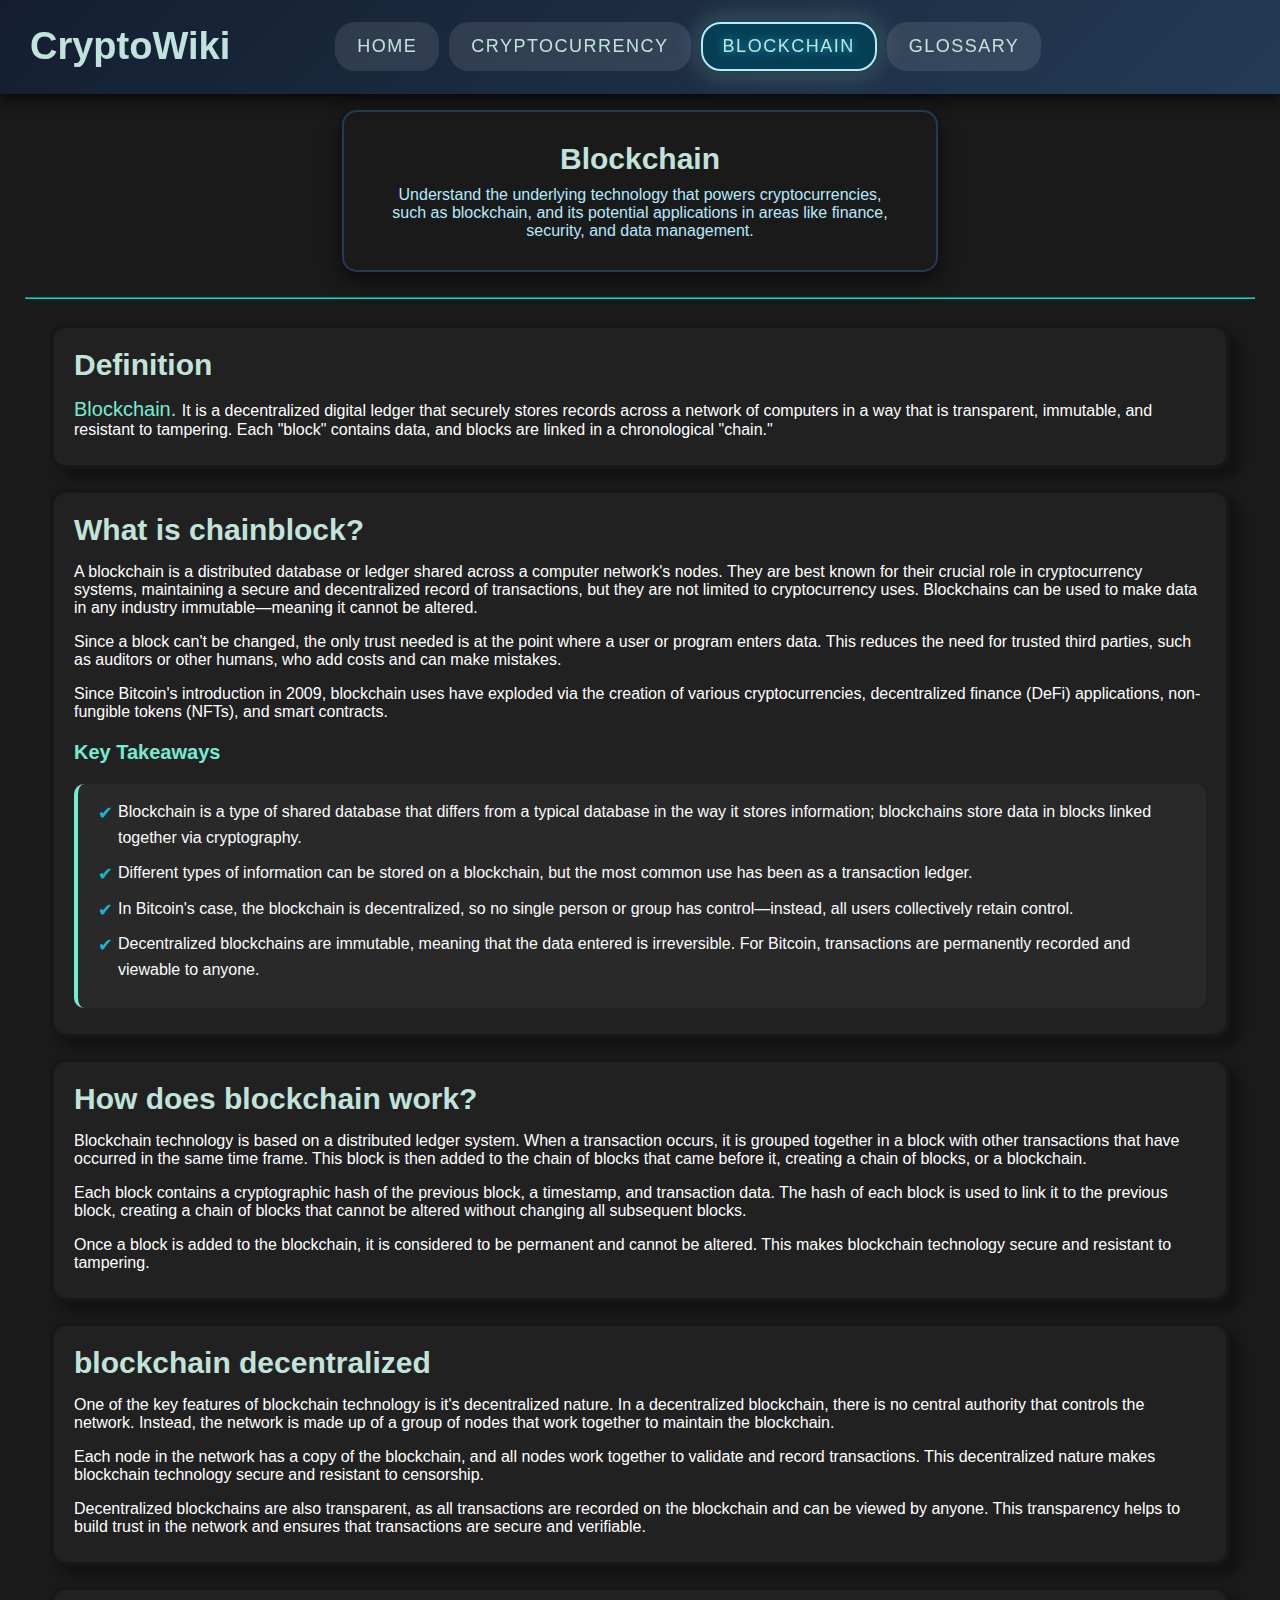
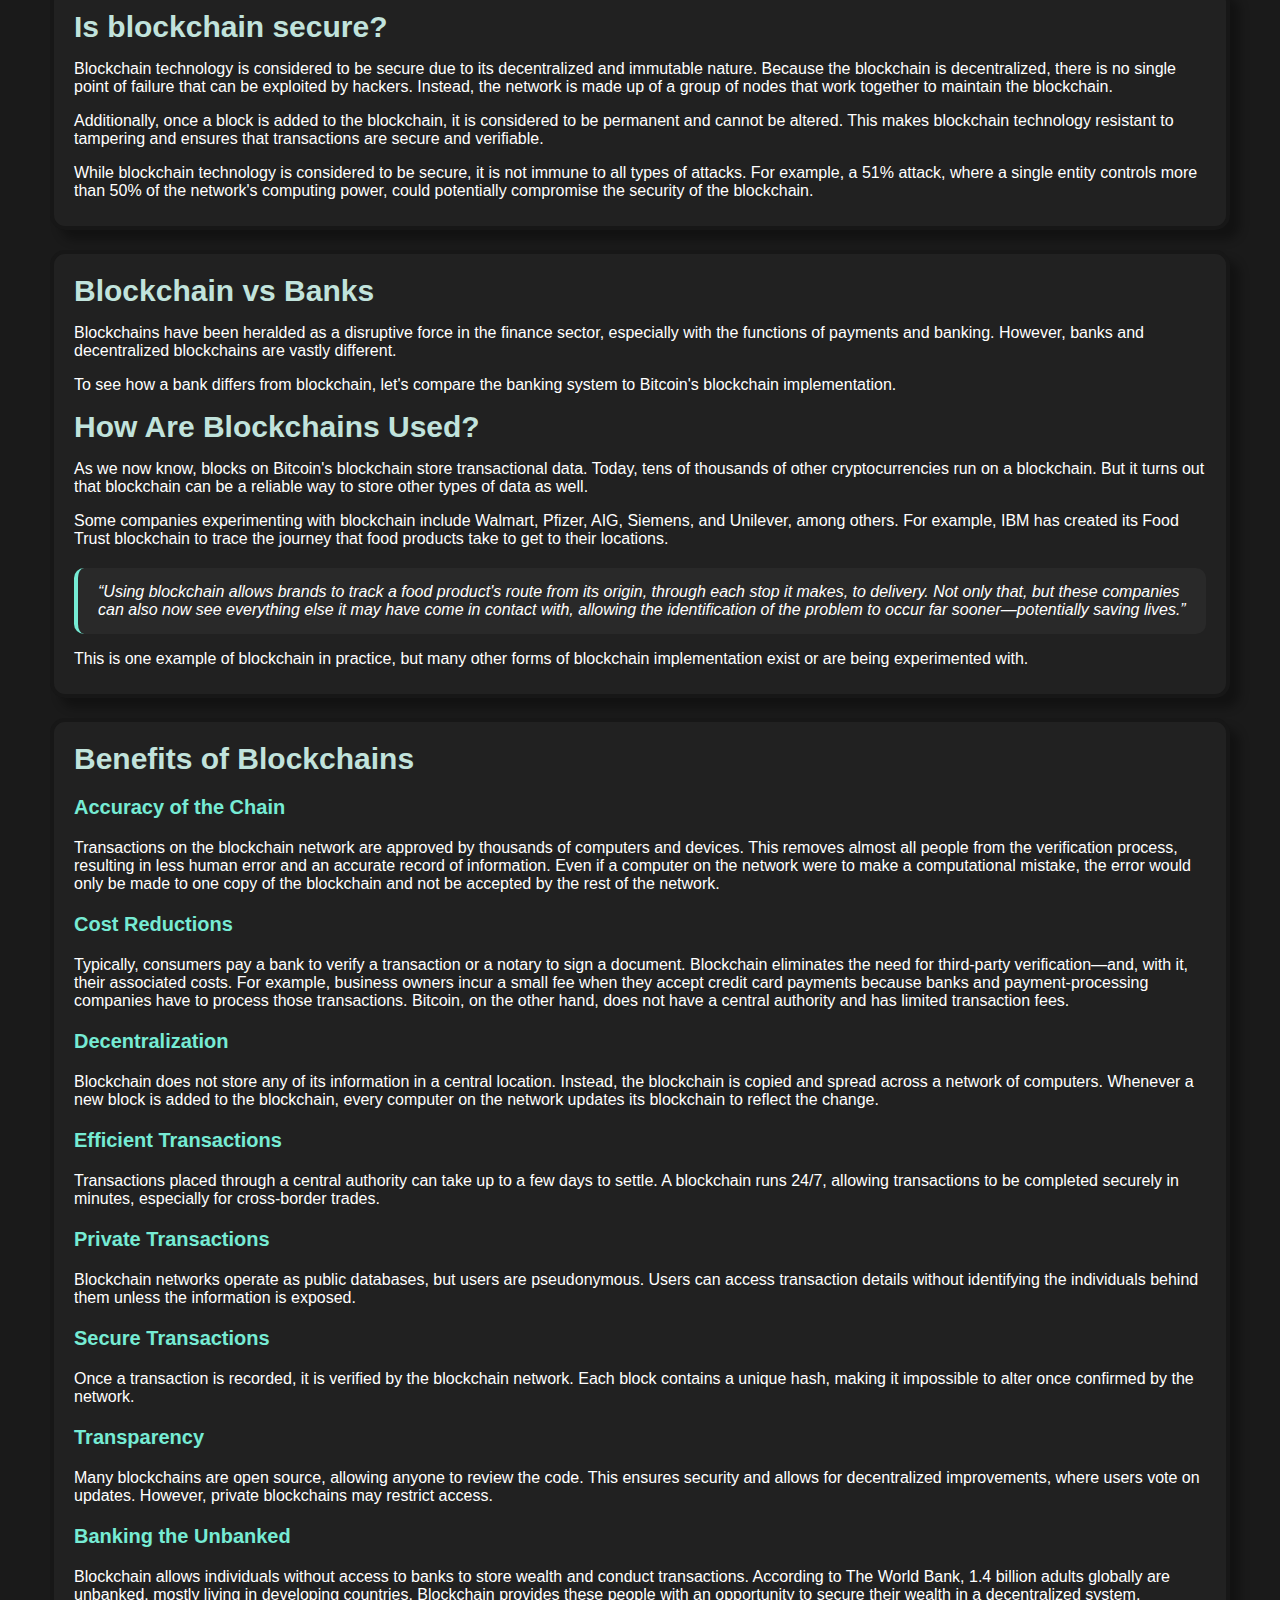
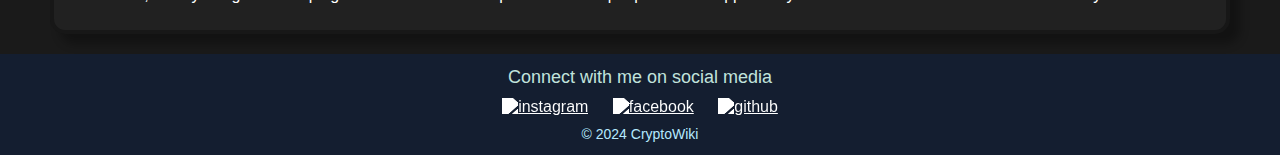
==== blockchain.html @ aa8ad085 "third site" ====
<!DOCTYPE html>
<html>
<head>
    <title>CryptoWiki</title>
    <meta charset="utf-8">
    <meta name="viewport" content="width=device-width, initial-scale=1">
    <link rel="stylesheet" type="text/css" href="style.css">
</head>
<body>
    <div class="navbar">
        <h1>CryptoWiki</h1>
        <nav>
            <a href="index.html">Home</a>
            <a href="cryptocurrency.html">Cryptocurrency</a>
            <a href="blockchain.html" class="active">Blockchain</a>
            <a href="glossary.html">Glossary</a>
        </nav>
    </div>
    <main>
        <div class="content">
            <h2>Blockchain</h2>
            <p>Understand the underlying technology that powers cryptocurrencies, such as blockchain, and its potential applications in areas like finance, security, and data management.</p>
        </div>
        <hr>
        <div class="main-section">
            <h2>Definition</h2>
            <p><span>Blockchain. </span>It is a decentralized digital ledger that securely stores records across a network of computers in a way that is transparent, immutable, and resistant to tampering. Each "block" contains data, and blocks are linked in a chronological "chain."</p>
        </div>
        <div class="main-section">
            <h2>What is chainblock?</h2>
            <p>A blockchain is a distributed database or ledger shared across a computer network's nodes. They are best known for their crucial role in cryptocurrency systems, maintaining a secure and decentralized record of transactions, but they are not limited to cryptocurrency uses. Blockchains can be used to make data in any industry immutable—meaning it cannot be altered.</p>
            <p>Since a block can't be changed, the only trust needed is at the point where a user or program enters data. This reduces the need for trusted third parties, such as auditors or other humans, who add costs and can make mistakes.</p>
            <p>Since Bitcoin's introduction in 2009, blockchain uses have exploded via the creation of various cryptocurrencies, decentralized finance (DeFi) applications, non-fungible tokens (NFTs), and smart contracts.</p>
            <h3>Key Takeaways</h3>
            <ul class="key-takeaways">
                <li>Blockchain is a type of shared database that differs from a typical database in the way it stores information; blockchains store data in blocks linked together via cryptography.</li>
                <li>Different types of information can be stored on a blockchain, but the most common use has been as a transaction ledger.</li>
                <li>In Bitcoin's case, the blockchain is decentralized, so no single person or group has control—instead, all users collectively retain control.</li>
                <li>Decentralized blockchains are immutable, meaning that the data entered is irreversible. For Bitcoin, transactions are permanently recorded and viewable to anyone.</li>
            </ul>
        </div>
        <div class="main-section">
            <h2>How does blockchain work?</h2>
            <p>Blockchain technology is based on a distributed ledger system. When a transaction occurs, it is grouped together in a block with other transactions that have occurred in the same time frame. This block is then added to the chain of blocks that came before it, creating a chain of blocks, or a blockchain.</p>
            <p>Each block contains a cryptographic hash of the previous block, a timestamp, and transaction data. The hash of each block is used to link it to the previous block, creating a chain of blocks that cannot be altered without changing all subsequent blocks.</p>
            <p>Once a block is added to the blockchain, it is considered to be permanent and cannot be altered. This makes blockchain technology secure and resistant to tampering.</p>
        </div>
        <div class="main-section">
            <h2>blockchain decentralized</h2>
            <p>One of the key features of blockchain technology is it's decentralized nature. In a decentralized blockchain, there is no central authority that controls the network. Instead, the network is made up of a group of nodes that work together to maintain the blockchain.</p>
            <p>Each node in the network has a copy of the blockchain, and all nodes work together to validate and record transactions. This decentralized nature makes blockchain technology secure and resistant to censorship.</p>
            <p>Decentralized blockchains are also transparent, as all transactions are recorded on the blockchain and can be viewed by anyone. This transparency helps to build trust in the network and ensures that transactions are secure and verifiable.</p>
        </div>
        <div class="main-section">
            <h2>Is blockchain secure?</h2>
            <p>Blockchain technology is considered to be secure due to its decentralized and immutable nature. Because the blockchain is decentralized, there is no single point of failure that can be exploited by hackers. Instead, the network is made up of a group of nodes that work together to maintain the blockchain.</p>
            <p>Additionally, once a block is added to the blockchain, it is considered to be permanent and cannot be altered. This makes blockchain technology resistant to tampering and ensures that transactions are secure and verifiable.</p>
            <p>While blockchain technology is considered to be secure, it is not immune to all types of attacks. For example, a 51% attack, where a single entity controls more than 50% of the network's computing power, could potentially compromise the security of the blockchain.</p>
        </div>
        <div class="main-section">
            <h2>Blockchain vs Banks</h2>
            <p>Blockchains have been heralded as a disruptive force in the finance sector, especially with the functions of payments and banking. However, banks and decentralized blockchains are vastly different.</p>
            <p>To see how a bank differs from blockchain, let's compare the banking system to Bitcoin's blockchain implementation.</p>
            <h2>How Are Blockchains Used?</h2>
            <p>As we now know, blocks on Bitcoin's blockchain store transactional data. Today, tens of thousands of other cryptocurrencies run on a blockchain. But it turns out that blockchain can be a reliable way to store other types of data as well.</p>
            <p>Some companies experimenting with blockchain include Walmart, Pfizer, AIG, Siemens, and Unilever, among others. For example, IBM has created its Food Trust blockchain to trace the journey that food products take to get to their locations.</p>
            <div class="quote">
                <q>Using blockchain allows brands to track a food product's route from its origin, through each stop it makes, to delivery. Not only that, but these companies can also now see everything else it may have come in contact with, allowing the identification of the problem to occur far sooner—potentially saving lives.</q>
            </div>
            <p>This is one example of blockchain in practice, but many other forms of blockchain implementation exist or are being experimented with.</p>
        </div>
        <div class="main-section">
            <h2>Benefits of Blockchains</h2>
            <h3>Accuracy of the Chain</h3>
            <p>Transactions on the blockchain network are approved by thousands of computers and devices. This removes almost all people from the verification process, resulting in less human error and an accurate record of information. Even if a computer on the network were to make a computational mistake, the error would only be made to one copy of the blockchain and not be accepted by the rest of the network.</p>
            <h3>Cost Reductions</h3>
            <p>Typically, consumers pay a bank to verify a transaction or a notary to sign a document. Blockchain eliminates the need for third-party verification—and, with it, their associated costs. For example, business owners incur a small fee when they accept credit card payments because banks and payment-processing companies have to process those transactions. Bitcoin, on the other hand, does not have a central authority and has limited transaction fees.</p>
            <h3>Decentralization</h3>
            <p>Blockchain does not store any of its information in a central location. Instead, the blockchain is copied and spread across a network of computers. Whenever a new block is added to the blockchain, every computer on the network updates its blockchain to reflect the change.</p>
            <h3>Efficient Transactions</h3>
            <p>Transactions placed through a central authority can take up to a few days to settle. A blockchain runs 24/7, allowing transactions to be completed securely in minutes, especially for cross-border trades.</p>
            <h3>Private Transactions</h3>
            <p>Blockchain networks operate as public databases, but users are pseudonymous. Users can access transaction details without identifying the individuals behind them unless the information is exposed.</p>
            <h3>Secure Transactions</h3>
            <p>Once a transaction is recorded, it is verified by the blockchain network. Each block contains a unique hash, making it impossible to alter once confirmed by the network.</p>
            <h3>Transparency</h3>
            <p>Many blockchains are open source, allowing anyone to review the code. This ensures security and allows for decentralized improvements, where users vote on updates. However, private blockchains may restrict access.</p>
            <h3>Banking the Unbanked</h3>
            <p>Blockchain allows individuals without access to banks to store wealth and conduct transactions. According to The World Bank, 1.4 billion adults globally are unbanked, mostly living in developing countries. Blockchain provides these people with an opportunity to secure their wealth in a decentralized system.</p>
        </div>
    </main>
    <footer>
        <div class="footer-content">
            <p>Connect with me on social media</p>
            <div class="social-media-icons">
                <a href="https://www.instagram.com/arnas.silaikis?utmsource=gr&igsh=bW16Z29rajFINHVx" target="_blank"><img src="https://www.iconpacks.net/icons/2/free-icon-black-instagram-logo-3497.png" alt="instagram"></a>
                <a href="https://www.facebook.com/profile.php?id=100007990363206" target="_blank"><img src="https://www.iconpacks.net/icons/2/free-icon-facebook-5222.png" alt="facebook"></a>
                <a href="https://github.com/Krybas" target="_blank"><img src="https://www.iconpacks.net/icons/3/free-github-logo-icon-6532.png" alt="github"></a>
            </div>
            <p>&copy; 2024 CryptoWiki</p>
        </div>
    </footer>
</body>
</html>
---- style.css ----
body {
    font-family: 'Roboto', sans-serif;
    background-color: #1a1a1a;
    color: white;
    padding-top: 90px;
    margin: 0;
    scroll-behavior: smooth;
}
main {
    z-index: 0;
}
.navbar {
    display: flex;
    flex-wrap: wrap;
    align-items: center;
    position: fixed;
    top: 0;
    background: linear-gradient(135deg, #141e30, #243b55);
    box-shadow: 0px 4px 15px rgba(0, 0, 0, 0.8);
    width: 100%;
    z-index: 1;  
}

.navbar h1 {
    font-size: 38px;
    font-weight: bold;
    color: #c1e3dc;
    margin-right: 100px;
    padding-left: 30px;
}

nav {
    display: flex;
    flex-wrap: wrap;
    justify-content: flex-start;
}

nav a, .alphabet a {
    text-transform: uppercase;
    padding: 12px 20px;
    font-size: 18px;
    letter-spacing: 1.5px;
    color: #c1e3dc;
    text-decoration: none;
    transition: 0.3s;
    border: 2px solid transparent;
    border-radius: 20px;
    margin: 5px;
    background-color: rgba(255, 255, 255, 0.1);
}

nav a:hover, a.active, .alphabet a:hover {
    color: #c1e3dc;
    background: #063e53;
    border: 2px solid #b4e9fe;
    text-shadow: 0 0 10px #14b8d5;
    box-shadow: 0px 0px 15px #0f2e28, 0px 0px 25px rgba(176, 216, 223, 0.5);
    cursor: pointer;
}

.content {
    background-color: #1a1a1a;
    border: 2px solid #243b55;
    padding: 20px 40px;
    border-radius: 15px;
    box-shadow: 0 8px 20px rgba(0, 0, 0, 0.6);
    margin: 20px 0;
    max-width: fit-content;
    margin-inline: auto;
    text-align: center;
    width: 40%;
    justify-content: center;
}

.card-container {
    display: flex;
    flex-wrap: wrap;
    justify-content: center;
    gap: 50px;
    margin-top: 20px;
}

.card {
    background-color: #242f3e;
    border-radius: 10px;
    box-shadow: 0 5px 18px rgba(0, 0, 0, 0.3);
    padding: 5px 15px;
    width: 300px;
    text-align: center;
    transition: 0.3s;
}
.card img {
    width: 100%;
}

.card h3 {
    color: #c1e3dc;
    font-size: 24px;
}

.card p, .content p {
    color: #b4e9fe;
    margin: 10px 0;
}

.card a {
    display: inline-block;
    margin: 10px 15px;
    padding: 10px 20px;
    background-color: #1d8da1;
    color: white;
    text-transform: uppercase;
    text-decoration: none;
    border-radius: 5px;
    transition: 0.3s;
}

.card a:hover {
    background-color: #066072;
}

.card:hover {
    transform: translateY(-10px);
    box-shadow: 0 10px 15px rgba(0, 0, 0, 0.4);
}

hr {
    border-color: rgb(8, 218, 200);
    border-width: 1px;
    margin: 25px;
}
footer {
    background-color: #141e30;
    padding: 10px 0;
    bottom: 0;
    text-align: center;
    color: #c1e3dc;
}

.footer-content {
    max-width: 800px;
    margin: 0 auto;
}

footer p {
    margin: 3px 0;
    font-size: 18px;
}

.social-media-icons {
    margin: 10px 0;
}

.social-media-icons a {
    display: inline-block;
    margin: 0 10px;
    transition: 0.3s ease;
}

.social-media-icons img {
    width: 35px;
    filter: brightness(0) invert(1);
}

.social-media-icons a:hover img {
    transform: scale(1.3);
}

footer p:last-child {
    font-size: 14px;
    color: #b4e9fe;
}

.alphabet {
    display: flex;
    flex-wrap: wrap;
    justify-content: center;
    margin: 0 auto;
    gap: 10px;
    width: 65%;
}

.alphabet a {
    background-color: #1d8da1 !important;
    transition: ease 1s;
}

.main-section {
    background-color: #212121;
    border: 2px solid #171717;
    border-width: 4px;
    border-radius: 15px;
    padding: 10px 20px;
    margin: 20px 50px;
    scroll-margin-top: 110px;
    box-shadow: 10px 10px 10px rgba(0, 0, 0, 0.3);
}   

.main-section h2,.content h2 {
    color: #c1e3dc;
    font-size: 30px;
    margin: 10px 0;
}

.main-section span, h3 {
    color: #76ebd4;
    font-size: 20px;
}

.key-takeaways, .quote {
    background-color: #292929;
    border-left: 4px solid #76ebd4;
    padding: 15px 20px;
    border-radius: 10px;
    margin-top: 20px;
    list-style: none;
}

.key-takeaways li {
    color: #fbfcfc;
    font-size: 16px;
    line-height: 1.6;
    margin-bottom: 10px;
    position: relative;
    padding-left: 20px;
}

.key-takeaways li::before {
    content: "✔";
    color: #14b8d5;
    font-size: 18px;
    position: absolute;
    left: 0;
    top: 0;
}
.quote {
    font-style: italic !important;
}
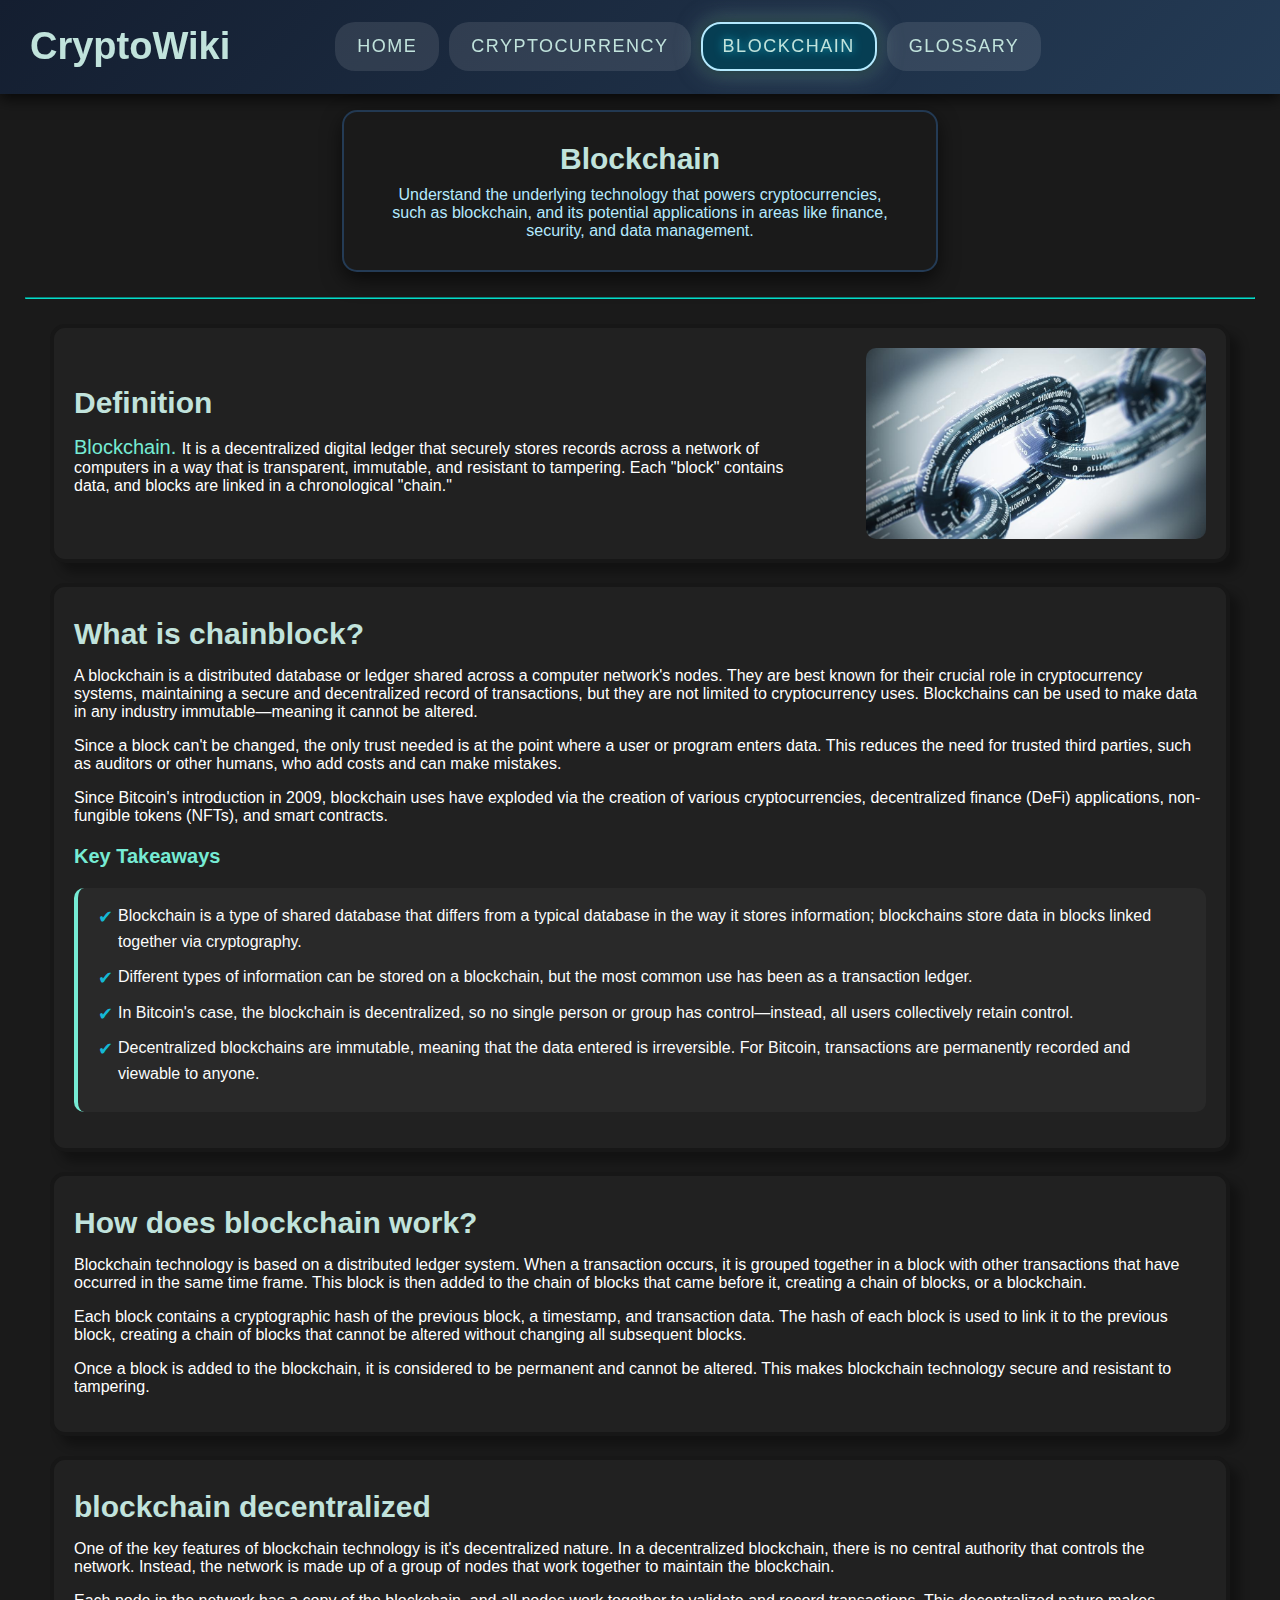
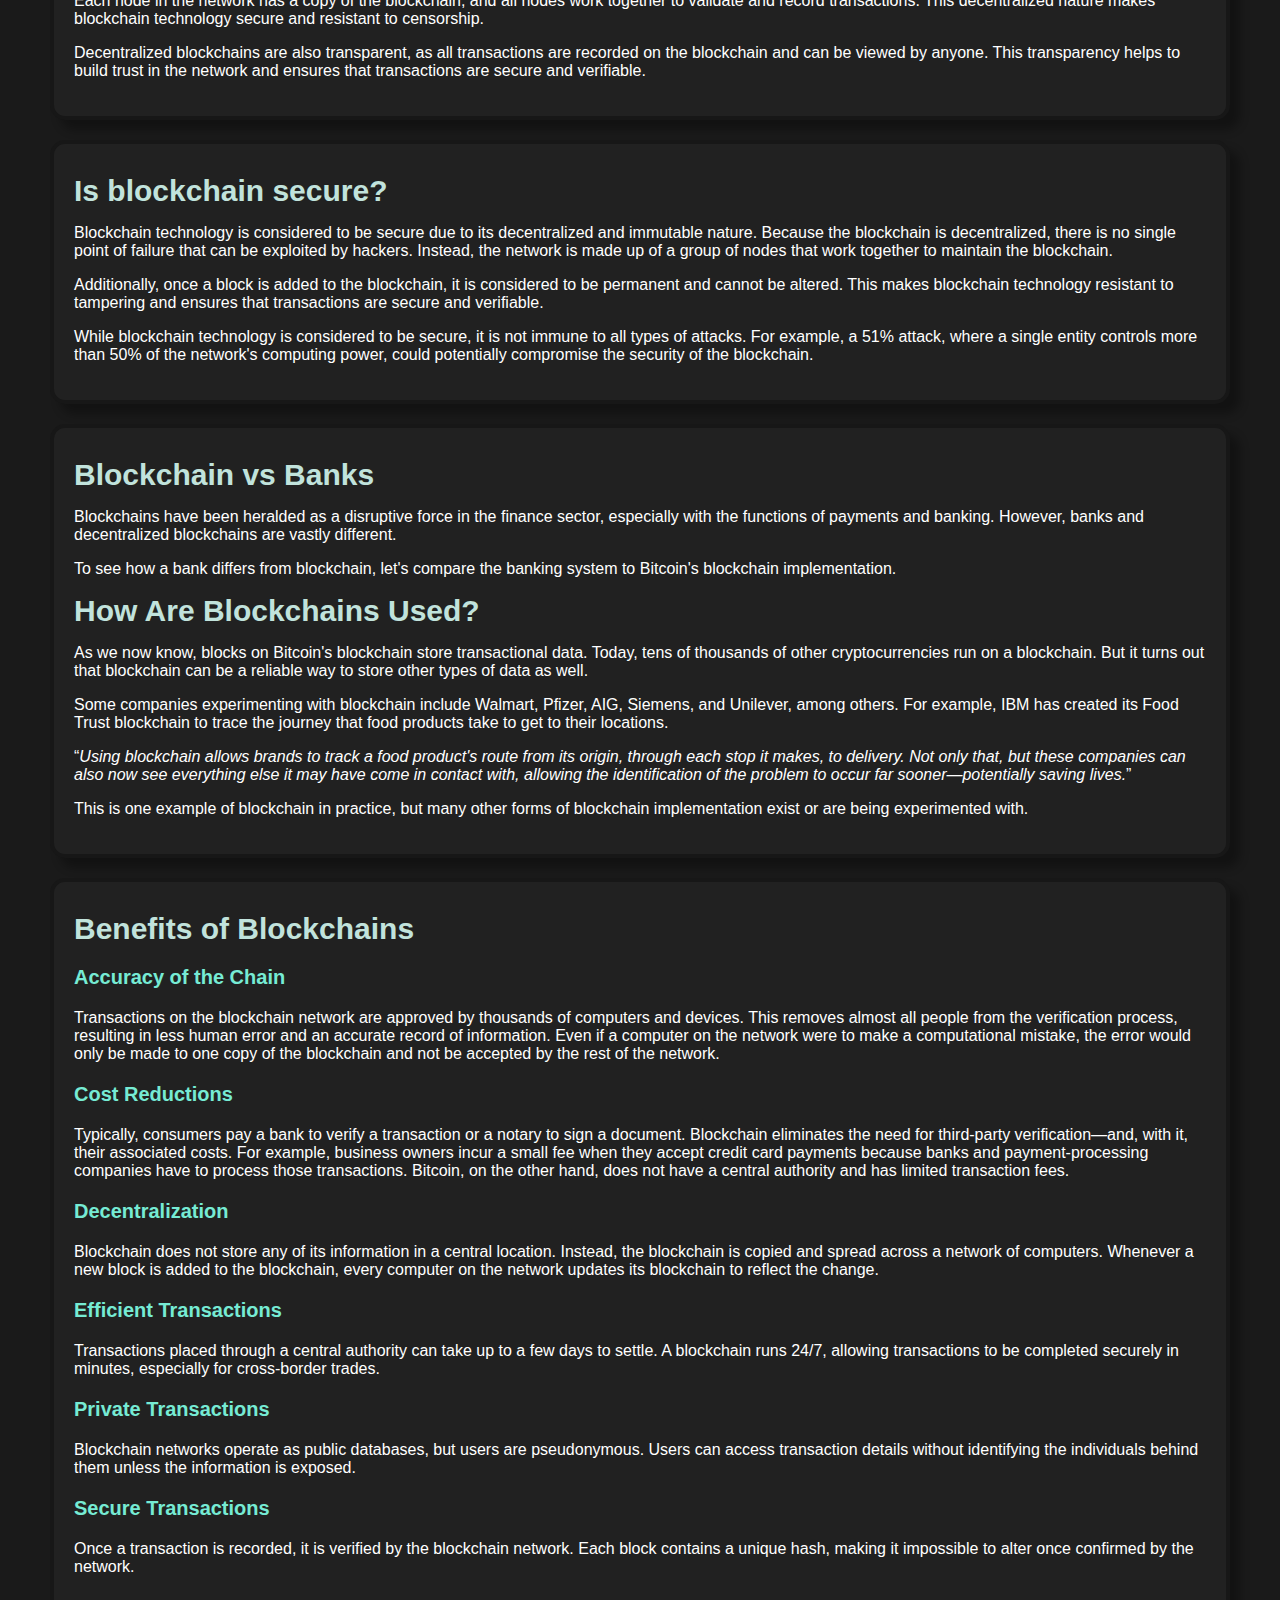
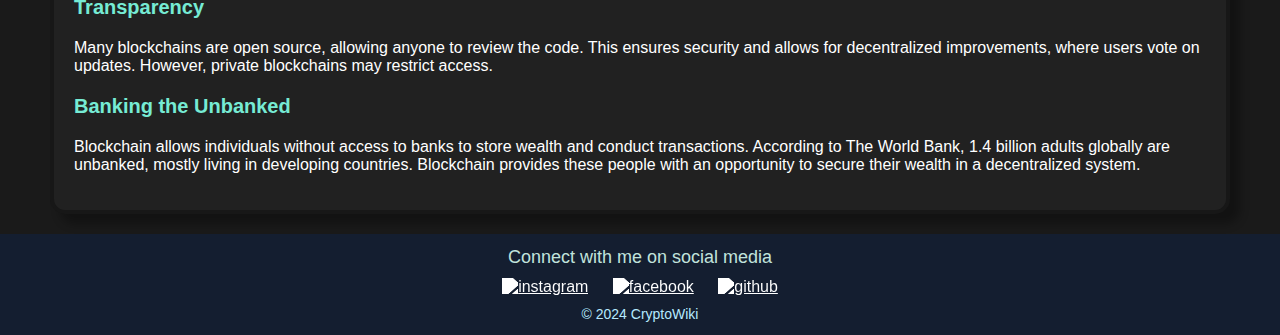
==== commit dcfa6c0e: "localized pictures and third site modifications" ====
--- a/blockchain.html
+++ b/blockchain.html
@@ -22,9 +22,15 @@
             <p>Understand the underlying technology that powers cryptocurrencies, such as blockchain, and its potential applications in areas like finance, security, and data management.</p>
         </div>
         <hr>
-        <div class="main-section">
-            <h2>Definition</h2>
-            <p><span>Blockchain. </span>It is a decentralized digital ledger that securely stores records across a network of computers in a way that is transparent, immutable, and resistant to tampering. Each "block" contains data, and blocks are linked in a chronological "chain."</p>
+        <div class="main-section split-section">
+            <div class="left-section">
+                <h2>Definition</h2>
+                <p><span>Blockchain. </span>It is a decentralized digital ledger that securely stores records across a network of computers in a way that is transparent, immutable, and resistant to tampering. Each "block" contains data, and blocks are linked in a chronological "chain."</p>
+            </div>
+            <div class="right-section">
+                <img class="pic-right" src="./Pic/block-definition.jpg" alt="blockchain-definition">
+            </div>
+            
         </div>
         <div class="main-section">
             <h2>What is chainblock?</h2>
@@ -64,9 +70,7 @@
             <h2>How Are Blockchains Used?</h2>
             <p>As we now know, blocks on Bitcoin's blockchain store transactional data. Today, tens of thousands of other cryptocurrencies run on a blockchain. But it turns out that blockchain can be a reliable way to store other types of data as well.</p>
             <p>Some companies experimenting with blockchain include Walmart, Pfizer, AIG, Siemens, and Unilever, among others. For example, IBM has created its Food Trust blockchain to trace the journey that food products take to get to their locations.</p>
-            <div class="quote">
-                <q>Using blockchain allows brands to track a food product's route from its origin, through each stop it makes, to delivery. Not only that, but these companies can also now see everything else it may have come in contact with, allowing the identification of the problem to occur far sooner—potentially saving lives.</q>
-            </div>
+            <q><i>Using blockchain allows brands to track a food product's route from its origin, through each stop it makes, to delivery. Not only that, but these companies can also now see everything else it may have come in contact with, allowing the identification of the problem to occur far sooner—potentially saving lives.</i></q>
             <p>This is one example of blockchain in practice, but many other forms of blockchain implementation exist or are being experimented with.</p>
         </div>
         <div class="main-section">
--- a/style.css
+++ b/style.css
@@ -190,11 +190,15 @@
     border: 2px solid #171717;
     border-width: 4px;
     border-radius: 15px;
-    padding: 10px 20px;
+    padding: 20px;
     margin: 20px 50px;
-    scroll-margin-top: 110px;
     box-shadow: 10px 10px 10px rgba(0, 0, 0, 0.3);
-}   
+}
+.split-section {
+    display: flex;
+    justify-content: space-between;
+    align-items: center;
+}
 
 .main-section h2,.content h2 {
     color: #c1e3dc;
@@ -233,6 +237,19 @@
     left: 0;
     top: 0;
 }
-.quote {
-    font-style: italic !important;
+.split-section .left-section {
+    width: 65%;
+    padding-right: 20px;
+}
+
+.split-section .right-section {
+    width: 30%;
+    display: flex;
+    justify-content: flex-end;
+}
+
+.pic-right {
+    border-radius: 10px;
+    max-width: 100%;
+    height: 100%;
 }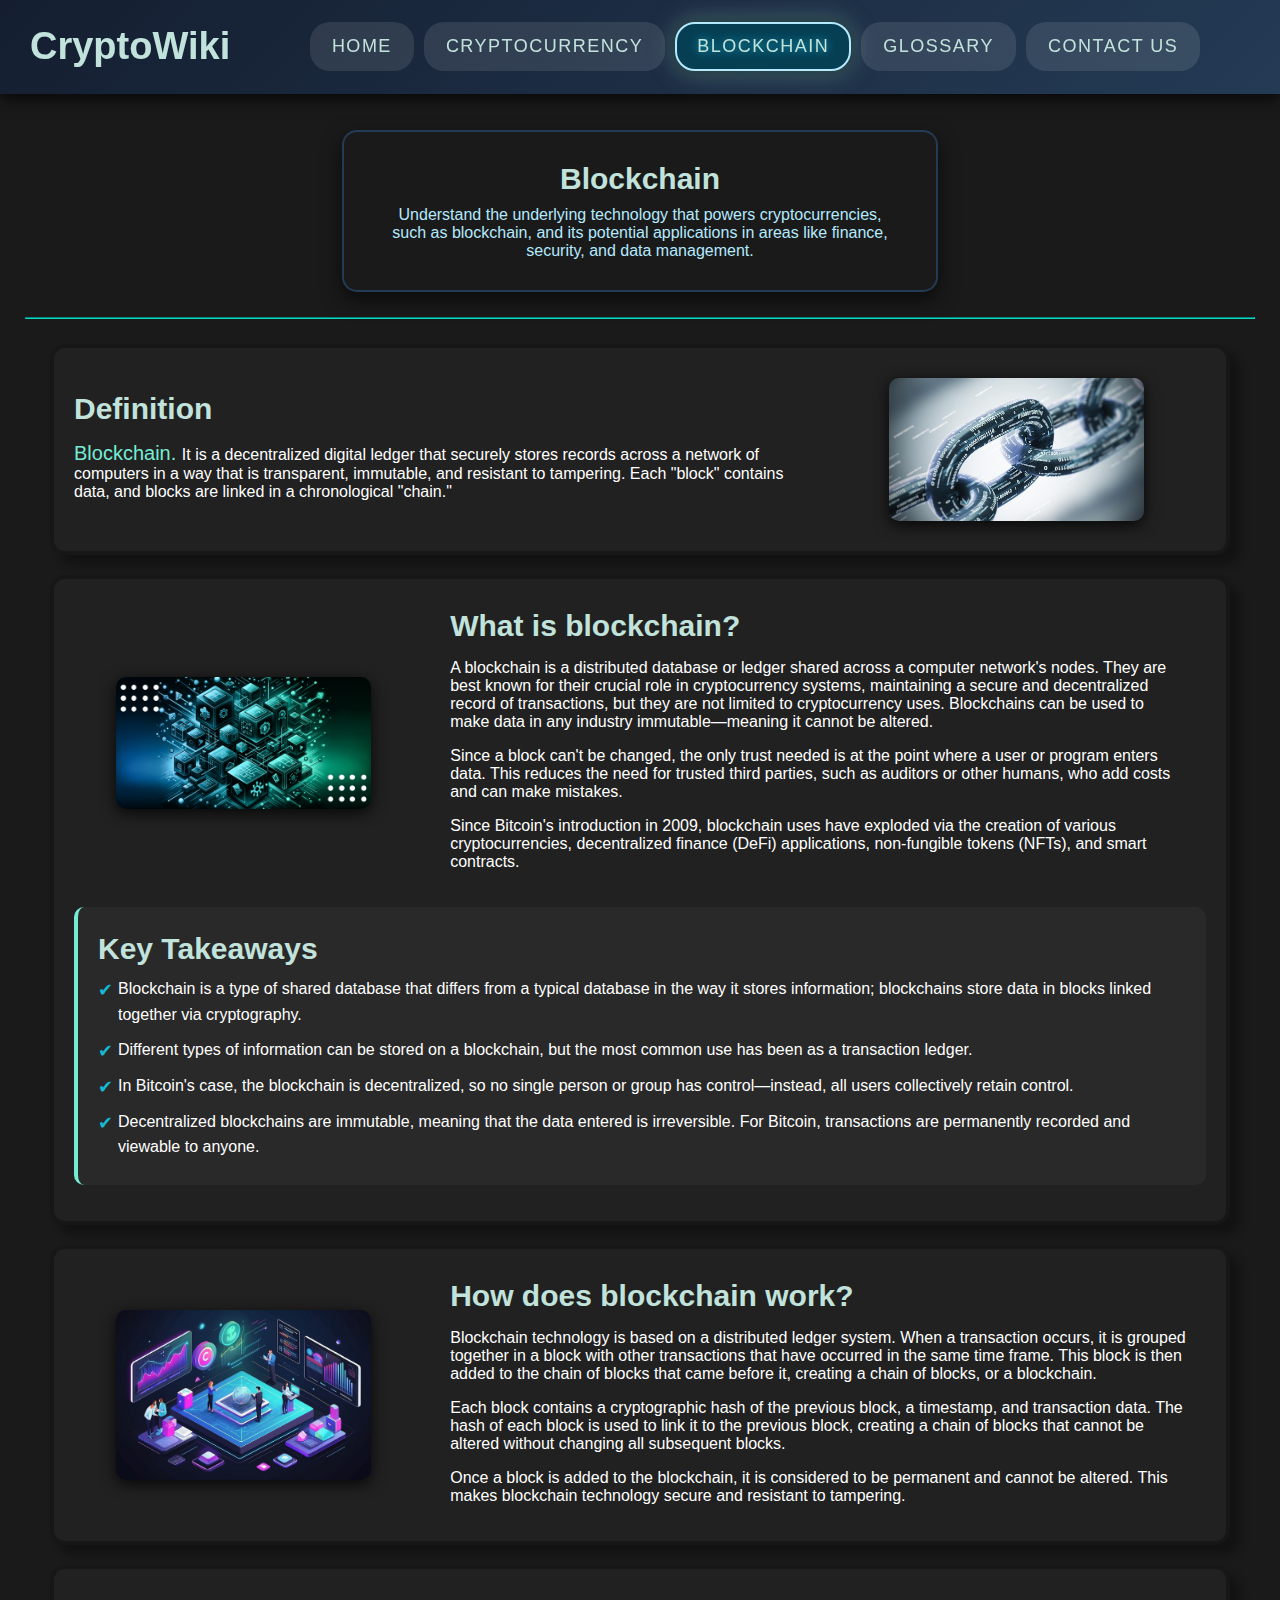
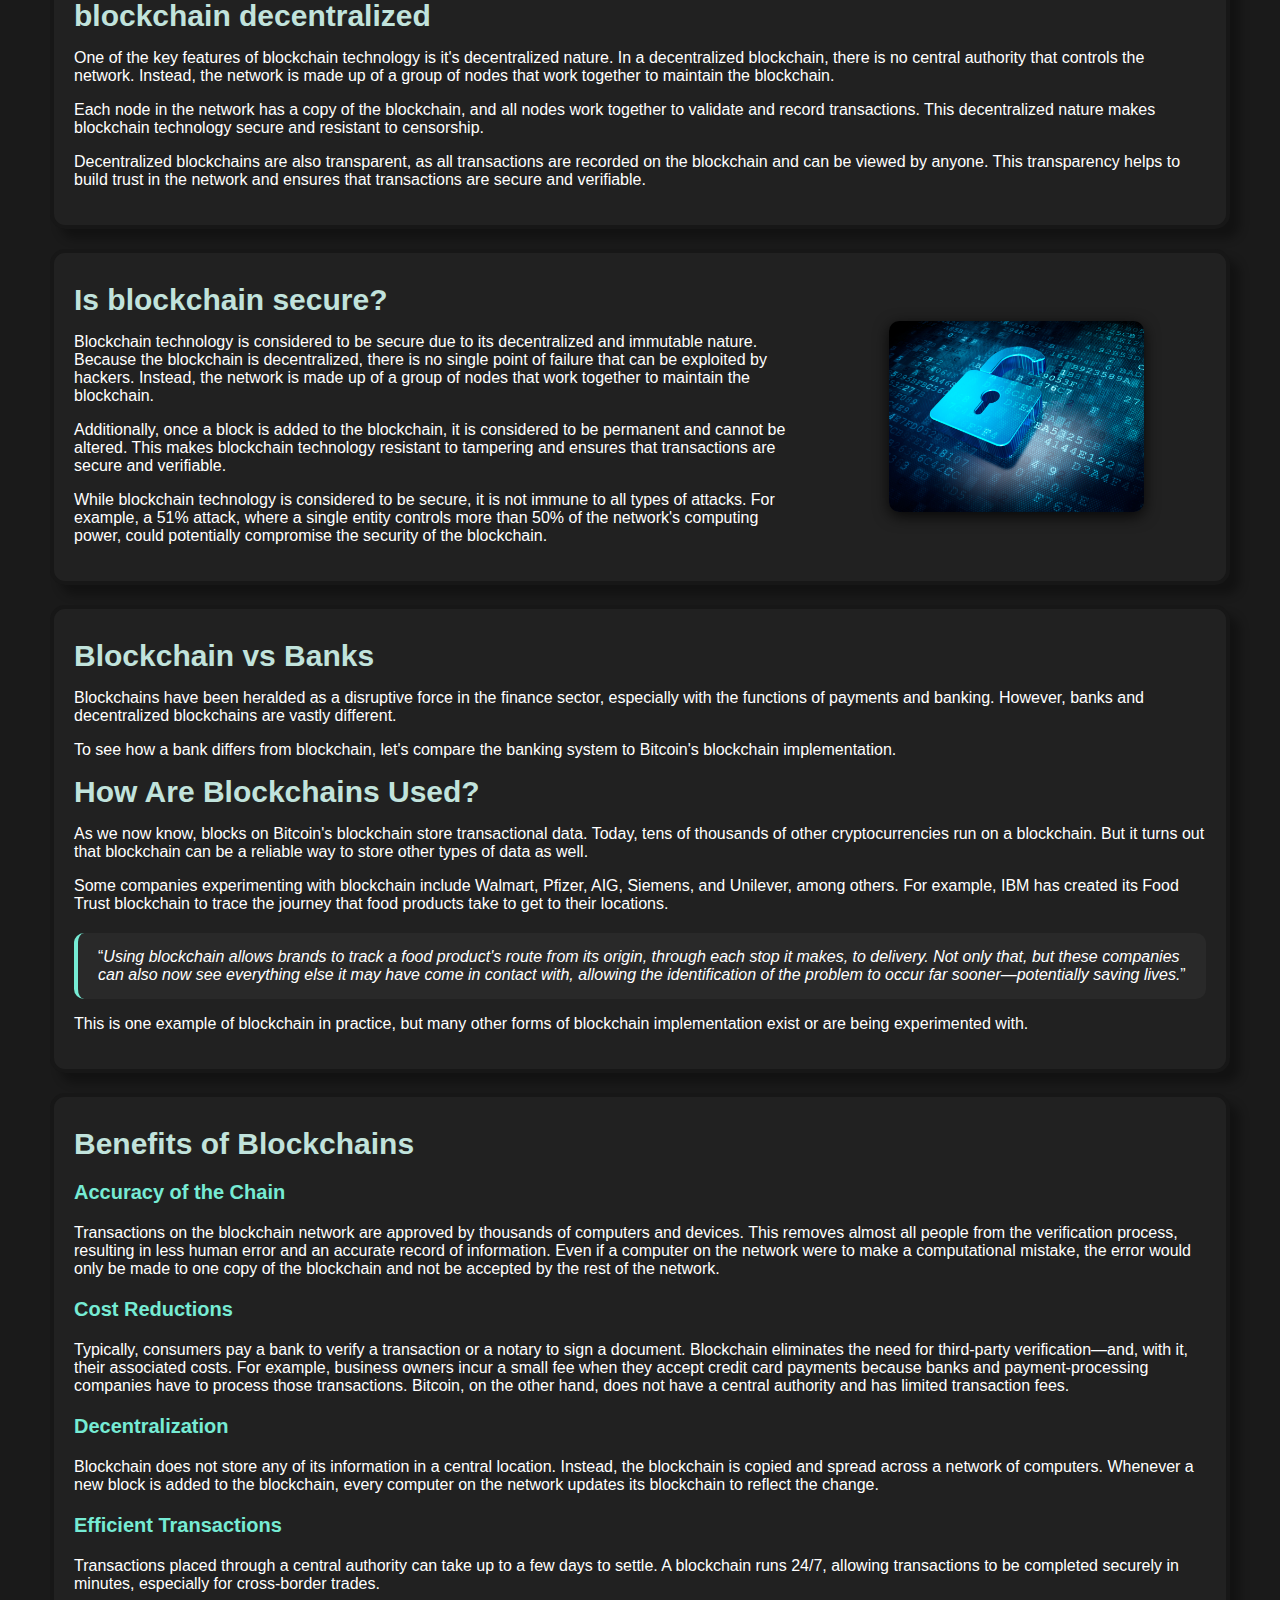
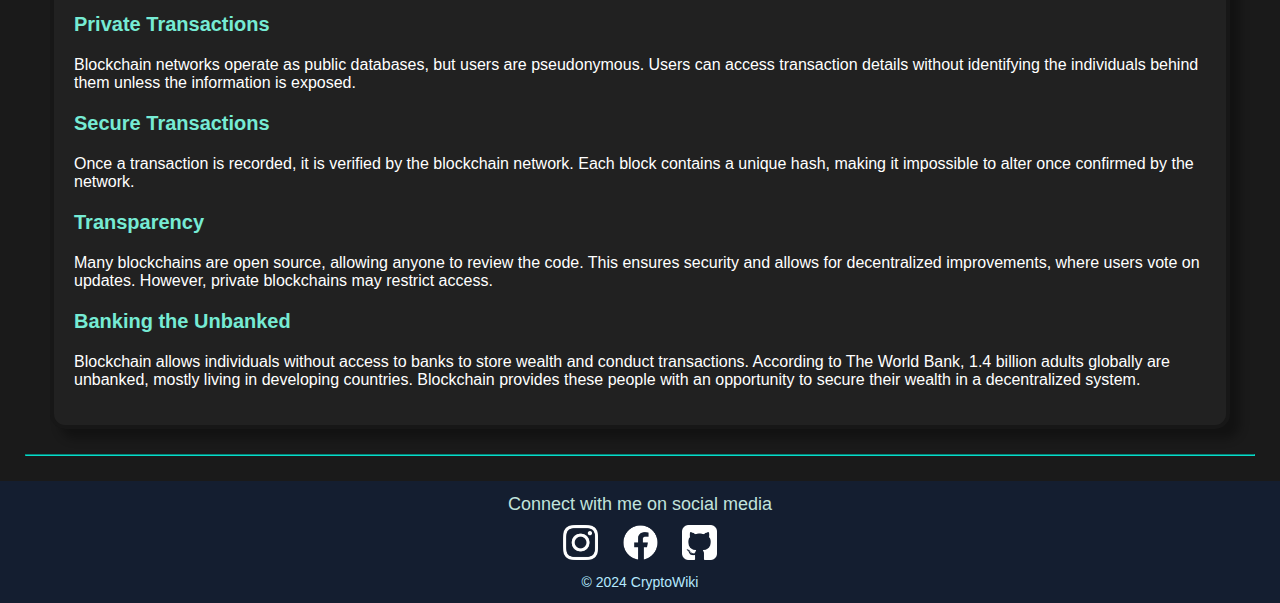
==== commit afe0a909: "created fifth site, fixed style and images are in folders" ====
--- a/blockchain.html
+++ b/blockchain.html
@@ -7,15 +7,18 @@
     <link rel="stylesheet" type="text/css" href="style.css">
 </head>
 <body>
-    <div class="navbar">
-        <h1>CryptoWiki</h1>
-        <nav>
-            <a href="index.html">Home</a>
-            <a href="cryptocurrency.html">Cryptocurrency</a>
-            <a href="blockchain.html" class="active">Blockchain</a>
-            <a href="glossary.html">Glossary</a>
-        </nav>
-    </div>
+    <header>
+        <div class="navbar">
+            <h1>CryptoWiki</h1>
+            <nav>
+                <a href="index.html">Home</a>
+                <a href="cryptocurrency.html">Cryptocurrency</a>
+                <a href="blockchain.html" class="active">Blockchain</a>
+                <a href="glossary.html">Glossary</a>
+                <a href="contact.html">Contact us</a>
+            </nav>
+        </div>
+    </header>
     <main>
         <div class="content">
             <h2>Blockchain</h2>
@@ -23,33 +26,42 @@
         </div>
         <hr>
         <div class="main-section split-section">
-            <div class="left-section">
+            <div id="bigger">
                 <h2>Definition</h2>
                 <p><span>Blockchain. </span>It is a decentralized digital ledger that securely stores records across a network of computers in a way that is transparent, immutable, and resistant to tampering. Each "block" contains data, and blocks are linked in a chronological "chain."</p>
             </div>
-            <div class="right-section">
-                <img class="pic-right" src="./Pic/block-definition.jpg" alt="blockchain-definition">
+            <div id="smaller">
+                <img class="pic" src="./Pic/blockchain/block-definition.jpg" alt="blockchain-definition">
+            </div> 
+        </div>
+        <div class="main-section split-section">
+            <div id="smaller">
+                <img class="pic" src="./Pic/blockchain/What-is-it.png" alt="What is blockchain">
             </div>
-            
-        </div>
-        <div class="main-section">
-            <h2>What is chainblock?</h2>
-            <p>A blockchain is a distributed database or ledger shared across a computer network's nodes. They are best known for their crucial role in cryptocurrency systems, maintaining a secure and decentralized record of transactions, but they are not limited to cryptocurrency uses. Blockchains can be used to make data in any industry immutable—meaning it cannot be altered.</p>
-            <p>Since a block can't be changed, the only trust needed is at the point where a user or program enters data. This reduces the need for trusted third parties, such as auditors or other humans, who add costs and can make mistakes.</p>
-            <p>Since Bitcoin's introduction in 2009, blockchain uses have exploded via the creation of various cryptocurrencies, decentralized finance (DeFi) applications, non-fungible tokens (NFTs), and smart contracts.</p>
-            <h3>Key Takeaways</h3>
+            <div id="bigger">
+                <h2>What is blockchain?</h2>
+                <p>A blockchain is a distributed database or ledger shared across a computer network's nodes. They are best known for their crucial role in cryptocurrency systems, maintaining a secure and decentralized record of transactions, but they are not limited to cryptocurrency uses. Blockchains can be used to make data in any industry immutable—meaning it cannot be altered.</p>
+                <p>Since a block can't be changed, the only trust needed is at the point where a user or program enters data. This reduces the need for trusted third parties, such as auditors or other humans, who add costs and can make mistakes.</p>
+                <p>Since Bitcoin's introduction in 2009, blockchain uses have exploded via the creation of various cryptocurrencies, decentralized finance (DeFi) applications, non-fungible tokens (NFTs), and smart contracts.</p>
+            </div>
             <ul class="key-takeaways">
+                <h2>Key Takeaways</h2>
                 <li>Blockchain is a type of shared database that differs from a typical database in the way it stores information; blockchains store data in blocks linked together via cryptography.</li>
                 <li>Different types of information can be stored on a blockchain, but the most common use has been as a transaction ledger.</li>
                 <li>In Bitcoin's case, the blockchain is decentralized, so no single person or group has control—instead, all users collectively retain control.</li>
                 <li>Decentralized blockchains are immutable, meaning that the data entered is irreversible. For Bitcoin, transactions are permanently recorded and viewable to anyone.</li>
             </ul>
         </div>
-        <div class="main-section">
-            <h2>How does blockchain work?</h2>
-            <p>Blockchain technology is based on a distributed ledger system. When a transaction occurs, it is grouped together in a block with other transactions that have occurred in the same time frame. This block is then added to the chain of blocks that came before it, creating a chain of blocks, or a blockchain.</p>
-            <p>Each block contains a cryptographic hash of the previous block, a timestamp, and transaction data. The hash of each block is used to link it to the previous block, creating a chain of blocks that cannot be altered without changing all subsequent blocks.</p>
-            <p>Once a block is added to the blockchain, it is considered to be permanent and cannot be altered. This makes blockchain technology secure and resistant to tampering.</p>
+        <div class="main-section split-section">
+            <div id="smaller">
+                <img class="pic" src="./Pic/blockchain/how-it-Works.jpg" alt="How_it_works">
+            </div>
+            <div id="bigger">
+                <h2>How does blockchain work?</h2>
+                <p>Blockchain technology is based on a distributed ledger system. When a transaction occurs, it is grouped together in a block with other transactions that have occurred in the same time frame. This block is then added to the chain of blocks that came before it, creating a chain of blocks, or a blockchain.</p>
+                <p>Each block contains a cryptographic hash of the previous block, a timestamp, and transaction data. The hash of each block is used to link it to the previous block, creating a chain of blocks that cannot be altered without changing all subsequent blocks.</p>
+                <p>Once a block is added to the blockchain, it is considered to be permanent and cannot be altered. This makes blockchain technology secure and resistant to tampering.</p>
+            </div>
         </div>
         <div class="main-section">
             <h2>blockchain decentralized</h2>
@@ -57,11 +69,16 @@
             <p>Each node in the network has a copy of the blockchain, and all nodes work together to validate and record transactions. This decentralized nature makes blockchain technology secure and resistant to censorship.</p>
             <p>Decentralized blockchains are also transparent, as all transactions are recorded on the blockchain and can be viewed by anyone. This transparency helps to build trust in the network and ensures that transactions are secure and verifiable.</p>
         </div>
-        <div class="main-section">
-            <h2>Is blockchain secure?</h2>
-            <p>Blockchain technology is considered to be secure due to its decentralized and immutable nature. Because the blockchain is decentralized, there is no single point of failure that can be exploited by hackers. Instead, the network is made up of a group of nodes that work together to maintain the blockchain.</p>
-            <p>Additionally, once a block is added to the blockchain, it is considered to be permanent and cannot be altered. This makes blockchain technology resistant to tampering and ensures that transactions are secure and verifiable.</p>
-            <p>While blockchain technology is considered to be secure, it is not immune to all types of attacks. For example, a 51% attack, where a single entity controls more than 50% of the network's computing power, could potentially compromise the security of the blockchain.</p>
+        <div class="main-section split-section">
+            <div id="bigger">
+                <h2>Is blockchain secure?</h2>
+                <p>Blockchain technology is considered to be secure due to its decentralized and immutable nature. Because the blockchain is decentralized, there is no single point of failure that can be exploited by hackers. Instead, the network is made up of a group of nodes that work together to maintain the blockchain.</p>
+                <p>Additionally, once a block is added to the blockchain, it is considered to be permanent and cannot be altered. This makes blockchain technology resistant to tampering and ensures that transactions are secure and verifiable.</p>
+                <p>While blockchain technology is considered to be secure, it is not immune to all types of attacks. For example, a 51% attack, where a single entity controls more than 50% of the network's computing power, could potentially compromise the security of the blockchain.</p>
+            </div>
+            <div id="smaller">
+                <img class="pic" src="./Pic/blockchain/cybersecurity.webp" alt="blockchain-security">
+            </div>
         </div>
         <div class="main-section">
             <h2>Blockchain vs Banks</h2>
@@ -70,7 +87,9 @@
             <h2>How Are Blockchains Used?</h2>
             <p>As we now know, blocks on Bitcoin's blockchain store transactional data. Today, tens of thousands of other cryptocurrencies run on a blockchain. But it turns out that blockchain can be a reliable way to store other types of data as well.</p>
             <p>Some companies experimenting with blockchain include Walmart, Pfizer, AIG, Siemens, and Unilever, among others. For example, IBM has created its Food Trust blockchain to trace the journey that food products take to get to their locations.</p>
-            <q><i>Using blockchain allows brands to track a food product's route from its origin, through each stop it makes, to delivery. Not only that, but these companies can also now see everything else it may have come in contact with, allowing the identification of the problem to occur far sooner—potentially saving lives.</i></q>
+            <div class="quote">
+                <q><i>Using blockchain allows brands to track a food product's route from its origin, through each stop it makes, to delivery. Not only that, but these companies can also now see everything else it may have come in contact with, allowing the identification of the problem to occur far sooner—potentially saving lives.</i></q>
+            </div>
             <p>This is one example of blockchain in practice, but many other forms of blockchain implementation exist or are being experimented with.</p>
         </div>
         <div class="main-section">
@@ -93,13 +112,14 @@
             <p>Blockchain allows individuals without access to banks to store wealth and conduct transactions. According to The World Bank, 1.4 billion adults globally are unbanked, mostly living in developing countries. Blockchain provides these people with an opportunity to secure their wealth in a decentralized system.</p>
         </div>
     </main>
+    <hr>
     <footer>
         <div class="footer-content">
             <p>Connect with me on social media</p>
             <div class="social-media-icons">
-                <a href="https://www.instagram.com/arnas.silaikis?utmsource=gr&igsh=bW16Z29rajFINHVx" target="_blank"><img src="https://www.iconpacks.net/icons/2/free-icon-black-instagram-logo-3497.png" alt="instagram"></a>
-                <a href="https://www.facebook.com/profile.php?id=100007990363206" target="_blank"><img src="https://www.iconpacks.net/icons/2/free-icon-facebook-5222.png" alt="facebook"></a>
-                <a href="https://github.com/Krybas" target="_blank"><img src="https://www.iconpacks.net/icons/3/free-github-logo-icon-6532.png" alt="github"></a>
+                <a href="https://www.instagram.com/arnas.silaikis?utmsource=gr&igsh=bW16Z29rajFINHVx" target="_blank"><img src="./Pic/footer/instagram.png" alt="instagram"></a>
+                <a href="https://www.facebook.com/profile.php?id=100007990363206" target="_blank"><img src="./Pic/footer/facebook.png" alt="facebook"></a>
+                <a href="https://github.com/Krybas" target="_blank"><img src="./Pic/footer/github-sign.png" alt="github"></a>
             </div>
             <p>&copy; 2024 CryptoWiki</p>
         </div>
--- a/style.css
+++ b/style.css
@@ -2,37 +2,39 @@
     font-family: 'Roboto', sans-serif;
     background-color: #1a1a1a;
     color: white;
-    padding-top: 90px;
+    padding-top: 110px;
     margin: 0;
     scroll-behavior: smooth;
 }
+
 main {
     z-index: 0;
 }
+
 .navbar {
     display: flex;
-    flex-wrap: wrap;
     align-items: center;
     position: fixed;
     top: 0;
     background: linear-gradient(135deg, #141e30, #243b55);
     box-shadow: 0px 4px 15px rgba(0, 0, 0, 0.8);
     width: 100%;
-    z-index: 1;  
+    z-index: 1;
 }
 
 .navbar h1 {
     font-size: 38px;
     font-weight: bold;
     color: #c1e3dc;
-    margin-right: 100px;
+    margin-right: auto;
     padding-left: 30px;
 }
 
 nav {
     display: flex;
     flex-wrap: wrap;
-    justify-content: flex-start;
+    justify-content:center;
+    flex-grow: 1;
 }
 
 nav a, .alphabet a {
@@ -103,7 +105,7 @@
     margin: 10px 0;
 }
 
-.card a {
+.card a, form input[type="reset"] {
     display: inline-block;
     margin: 10px 15px;
     padding: 10px 20px;
@@ -147,6 +149,11 @@
     font-size: 18px;
 }
 
+footer p:last-child {
+    font-size: 14px;
+    color: #b4e9fe;
+}
+
 .social-media-icons {
     margin: 10px 0;
 }
@@ -166,47 +173,69 @@
     transform: scale(1.3);
 }
 
-footer p:last-child {
-    font-size: 14px;
-    color: #b4e9fe;
-}
-
 .alphabet {
     display: flex;
     flex-wrap: wrap;
     justify-content: center;
-    margin: 0 auto;
-    gap: 10px;
+    align-items: center;
+    margin: auto;
+    gap: 7px;
     width: 65%;
 }
 
 .alphabet a {
     background-color: #1d8da1 !important;
     transition: ease 1s;
-}
-
-.main-section {
+    scroll-margin-top: 130px;
+    padding: 10px 25px;
+}
+
+.main-section, .sidebar {
     background-color: #212121;
     border: 2px solid #171717;
     border-width: 4px;
     border-radius: 15px;
     padding: 20px;
     margin: 20px 50px;
+    scroll-margin-top: 100px;
     box-shadow: 10px 10px 10px rgba(0, 0, 0, 0.3);
 }
 .split-section {
     display: flex;
     justify-content: space-between;
     align-items: center;
-}
-
-.main-section h2,.content h2 {
+    flex-wrap: wrap;
+}
+
+.split-section #bigger {
+    width: 65%;
+    padding-right: 20px;
+}
+
+.split-section #smaller {
+    display: flex;
+    justify-content: center;
+    width: 30%;
+    margin-right: 20px;
+}
+
+.pic {
+    border-radius: 10px;
+    max-width: 75%;
+    margin: 10px;
+    box-shadow: 0px 4px 15px rgba(0, 0, 0, 0.8);
+}
+
+.main-section h2,.content h2, .sidebar h2, #title {
     color: #c1e3dc;
     font-size: 30px;
     margin: 10px 0;
 }
 
-.main-section span, h3 {
+#title {
+    text-align: center;
+}
+.main-section span, h3{
     color: #76ebd4;
     font-size: 20px;
 }
@@ -221,8 +250,6 @@
 }
 
 .key-takeaways li {
-    color: #fbfcfc;
-    font-size: 16px;
     line-height: 1.6;
     margin-bottom: 10px;
     position: relative;
@@ -237,19 +264,251 @@
     left: 0;
     top: 0;
 }
-.split-section .left-section {
+
+#advantages li {
+    list-style: none;
+}
+
+#advantages li::before {
+    content: "🟩";
+    position: inherit;
+}
+#disadvantages li::before {
+    content: "🟥";
+    position: inherit;
+}
+#disadvantages li {
+    list-style: none;
+}
+
+.sidebar {
+    display: flex;
+    flex-wrap: wrap;
+    justify-content:space-around;
+    gap: 20px;
+    padding: 20px;
+    margin: 20px 0;
+}
+.sidebar .card {
+    padding: 7px;
+    width: 35%;
+    max-width: 250px;
+    margin: 10px;
+    min-width: 150px;
+}
+
+.grid-layout {
+    display: grid;
+    grid-template-columns: 1fr 2fr;
+    gap: 20px;
+    margin: 40px 20px;
+    align-items: start;
+}
+
+.coin-section {
+    display: flex;
+    flex-wrap: wrap;
+    justify-content: center;
+    gap: 10px;
+    padding: 20px 0;
+}
+
+.coin-card {
+    text-align: center;
+    width: 120px;
+    position: relative;
+}
+
+.coin-card img {
+    width: 100px;
+    height: 100px;
+    border-radius: 50%;
+    position: relative;
+    opacity: 0.5;
+    transition: 1s;
+}
+
+.coin-card:hover img {
+    opacity: 1;
+    transform: scale(1.2);
+    box-shadow: 0 0px 10px rgba(200, 200, 200, 0.5), 0 0 20px rgba(195, 195, 195, 0.8);
+    transition: 0.2s;
+}
+.grid-layout a {
+    text-decoration: none;
+}
+
+form {
+    width: 90%;
+    padding: 10px;
+}
+
+label {
+    color: #c1e3dc;
+    font-size: 18px;
+}
+form input[type="text"],
+form input[type="email"],
+form textarea {
+    width: 90%;
+    padding: 10px;
+    margin: 5px 0;
+    font-size: 18px;
+    border: 2px solid #243b55;
+    border-radius: 10px;
+    background-color: #1a1a1a;
+    color: #c1e3dc;
+    box-shadow: 0px 4px 10px rgba(0, 0, 0, 0.6);
+    transition: 0.3s;
+}
+
+form input[type="text"]:focus,
+form input[type="email"]:focus,
+form textarea:focus {
+    border-color: #14b8d5;
+    box-shadow: 0px 4px 15px rgba(20, 184, 213, 0.5);
+    outline: none;
+}
+form input[type="text"] {
     width: 65%;
-    padding-right: 20px;
-}
-
-.split-section .right-section {
-    width: 30%;
-    display: flex;
-    justify-content: flex-end;
-}
-
-.pic-right {
-    border-radius: 10px;
-    max-width: 100%;
-    height: 100%;
+}
+
+form textarea {
+    resize: vertical;
+    min-height: 120px;
+    width: 90%;
+}
+
+form input[type="reset"] {
+    border: none;
+    width:90%;
+}
+@media (max-width: 1024px) {
+
+    .split-section {
+        flex-direction: column;
+        align-items: flex-start;
+    }
+
+    .split-section #bigger, 
+    .split-section #smaller {
+        width: 100%;
+        padding-right: 0;
+    }
+
+    .split-section #smaller {
+        justify-content: center;
+        margin-top: 20px;
+    }
+    
+    .navbar h1 {
+        font-size: 28px;
+    }
+
+    nav a {
+        font-size: 16px;
+        padding: 10px 15px;
+    }
+    .main-section {
+        scroll-margin-top: 80px;
+    }
+}
+
+@media (max-width: 768px) {
+    .main-section {
+        margin: 20px 10px;
+        scroll-margin-top: 110px;
+    }
+
+    .main-section h2 {
+        font-size: 24px;
+    }
+
+    .main-section p {
+        font-size: 16px;
+    }
+
+    .pic {
+        max-width: 85%;
+    }
+    nav {
+        margin-bottom: 10px;
+        margin-top: 10px;
+    }
+    .navbar h1 {
+        font-size: 28px;
+        padding-left: 20px;
+    }
+
+    nav a {
+        font-size: 16px;
+        padding: 10px 15px;
+    }
+
+    .navbar h1 {
+        font-size: 28px;
+        padding-left: 20px;
+    }
+
+    nav a {
+        font-size: 16px;
+        padding: 10px 15px;
+    }
+    body {
+        padding-top: 130px; 
+    }
+    .grid-layout {
+        grid-template-columns: 1fr 1fr;
+    }
+    .grid-layout {
+        grid-template-columns: 1fr;
+    }
+}
+@media (max-width: 624px) {
+
+    .main-section {
+        scroll-margin-top: 195px;
+    }
+    .sidebar .card {
+        margin: 0;
+        min-width: 0;
+    }
+    .sidebar .card a {
+        margin: 0;
+    }
+    body {
+        padding-top: 175px;
+    }
+}
+@media (max-width: 480px) {
+    .navbar {
+        flex-direction: column;
+        align-items: flex-start;
+    }
+    .navbar h1 {
+        font-size: 24px;
+        padding-left: 15px;
+    }
+    nav {
+        margin-top: 0;
+    }
+    nav a {
+        font-size: 14px;
+        padding: 8px 10px;
+    }
+    .main-section {
+        scroll-margin-top: 170px;
+    }
+    .content h2 {
+        font-size: 24px;
+    }
+    .alphabet a {
+        font-size: 16px;
+    }
+    .alphabet {
+        width: 80%;
+    }
+    body {
+        padding-top: 200px;
+    }
 }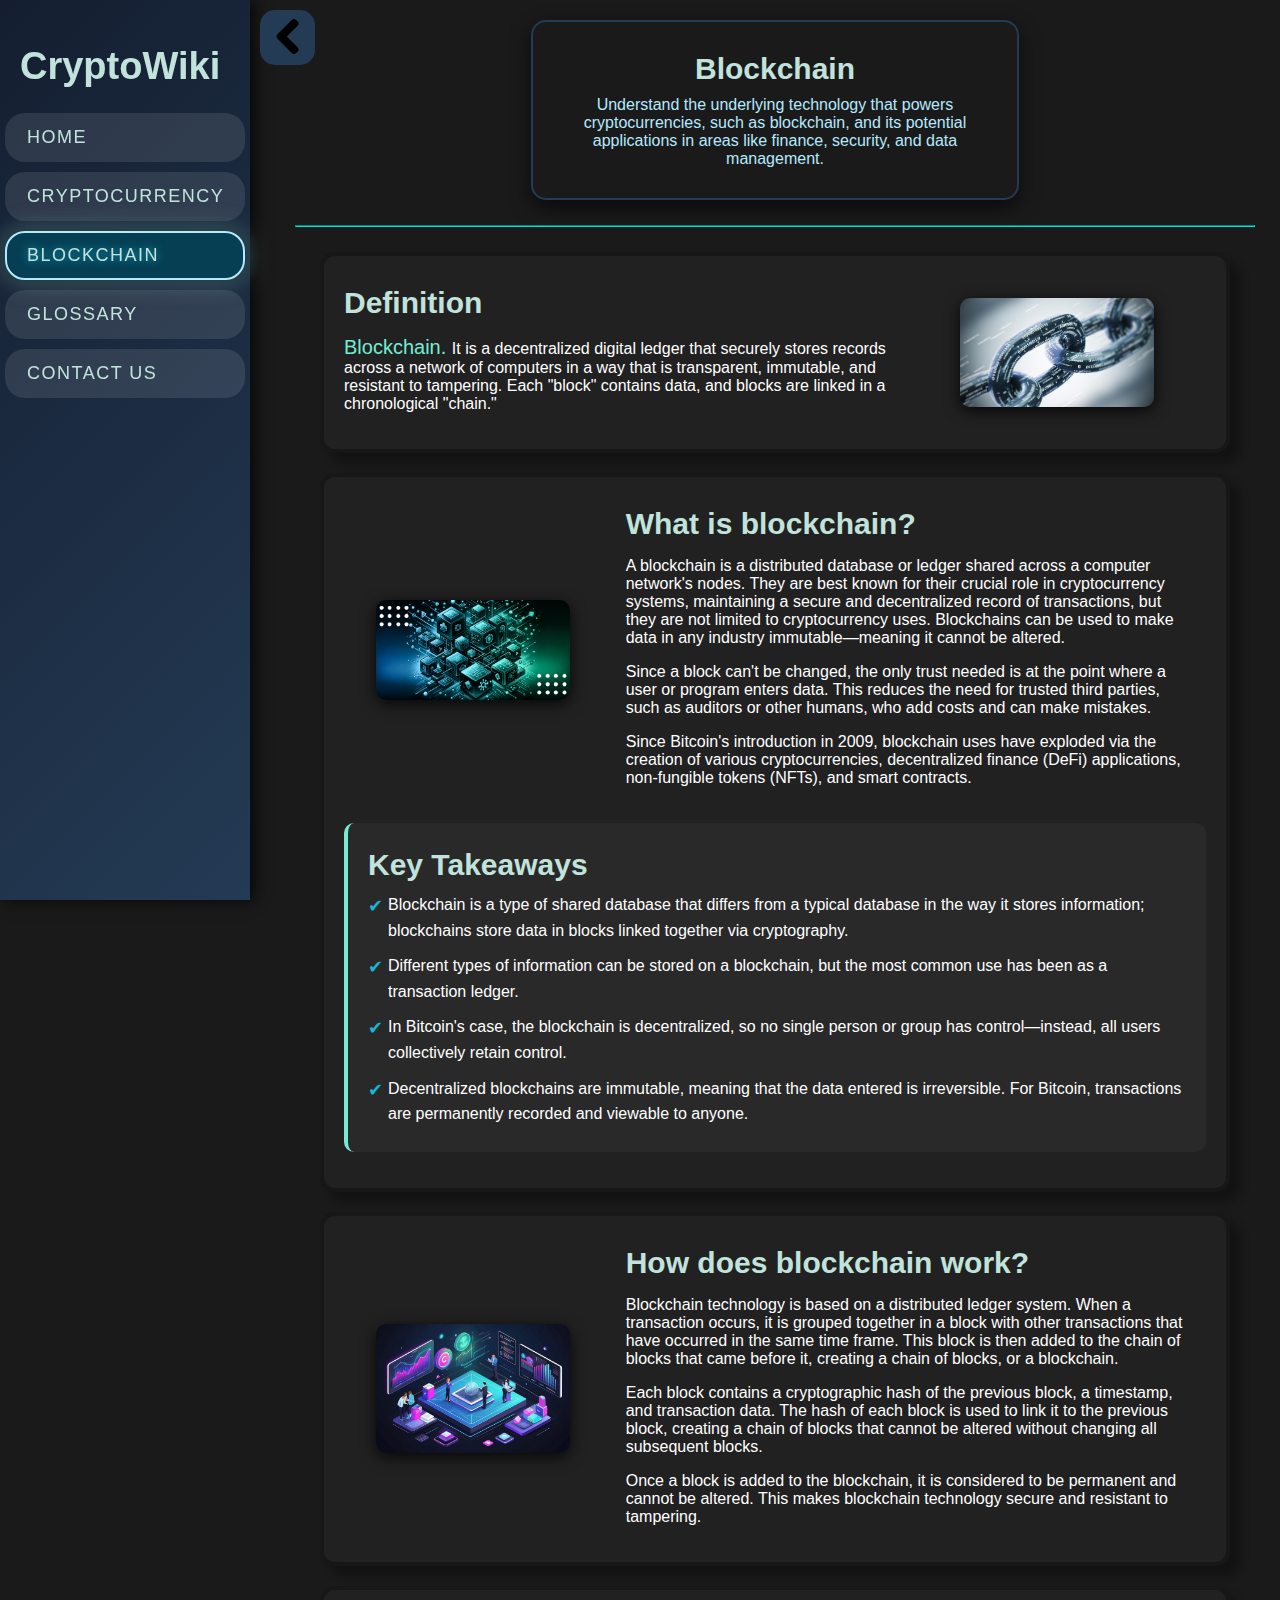
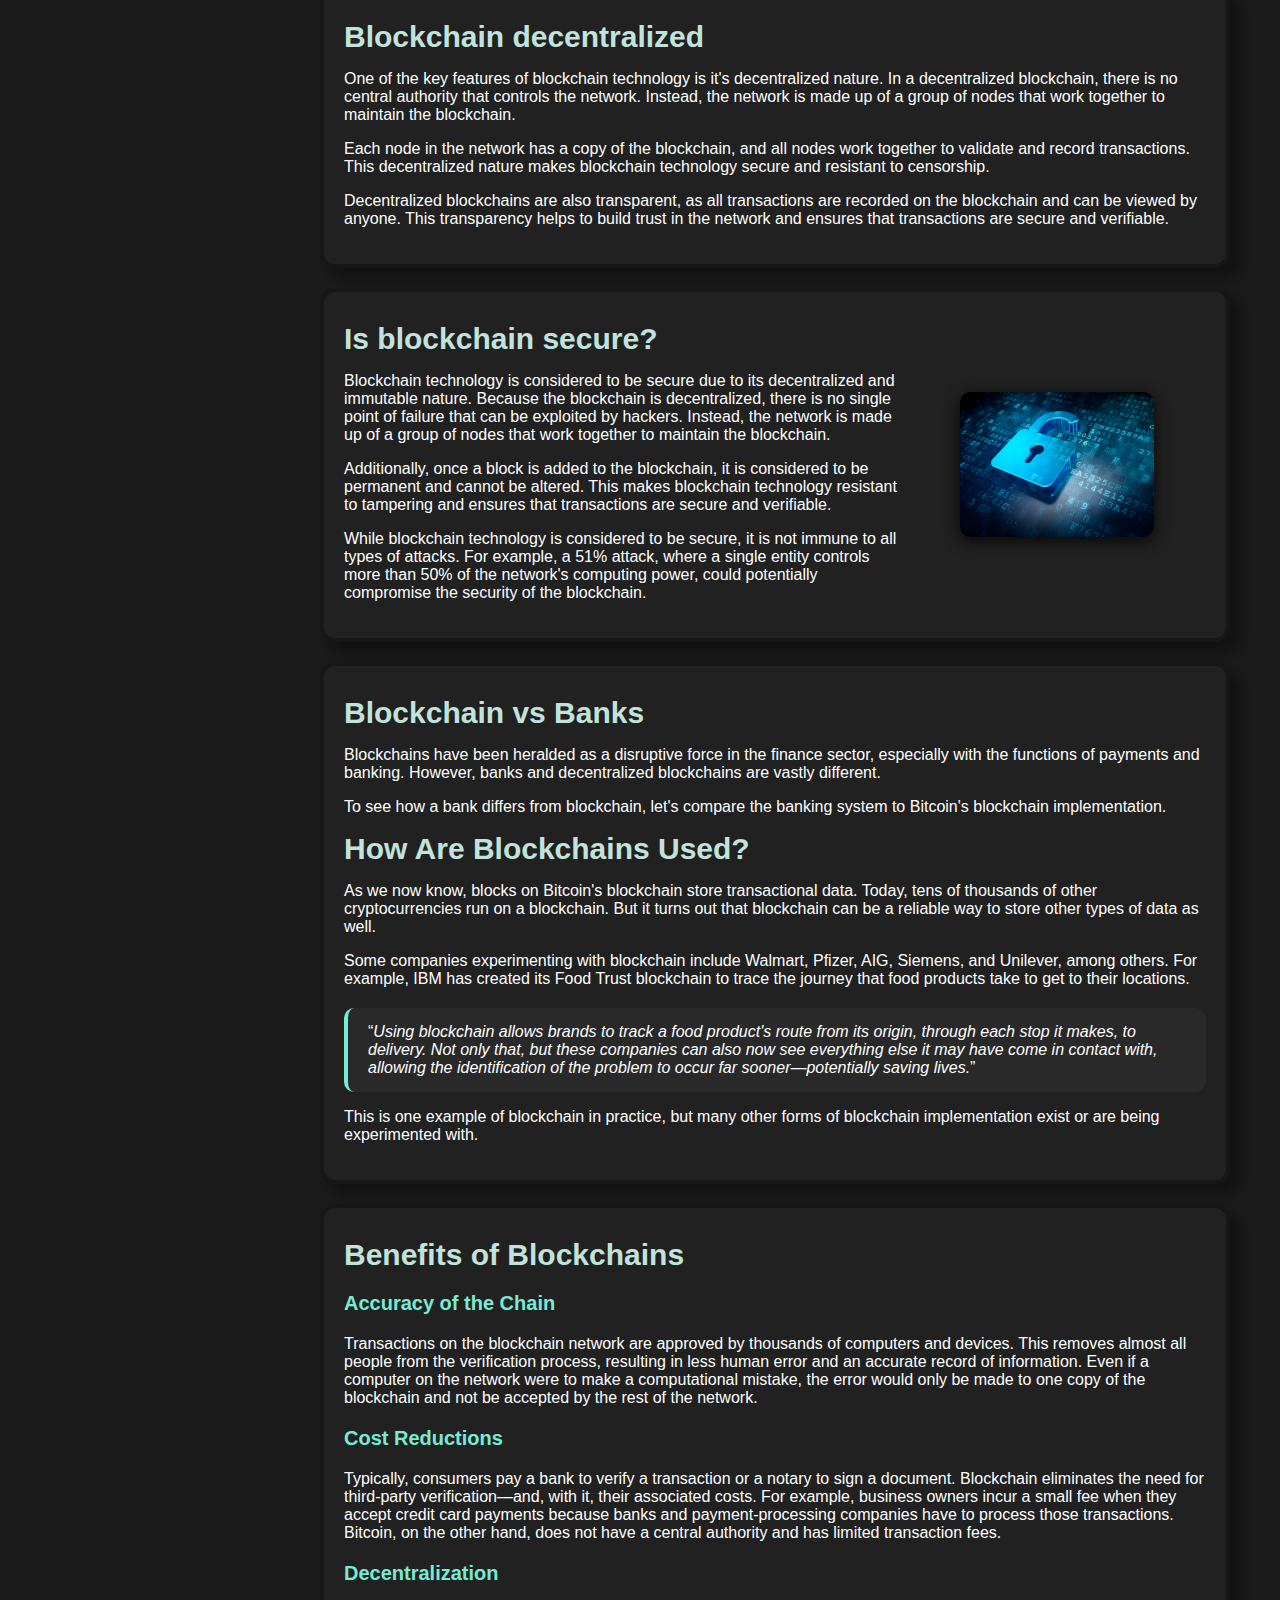
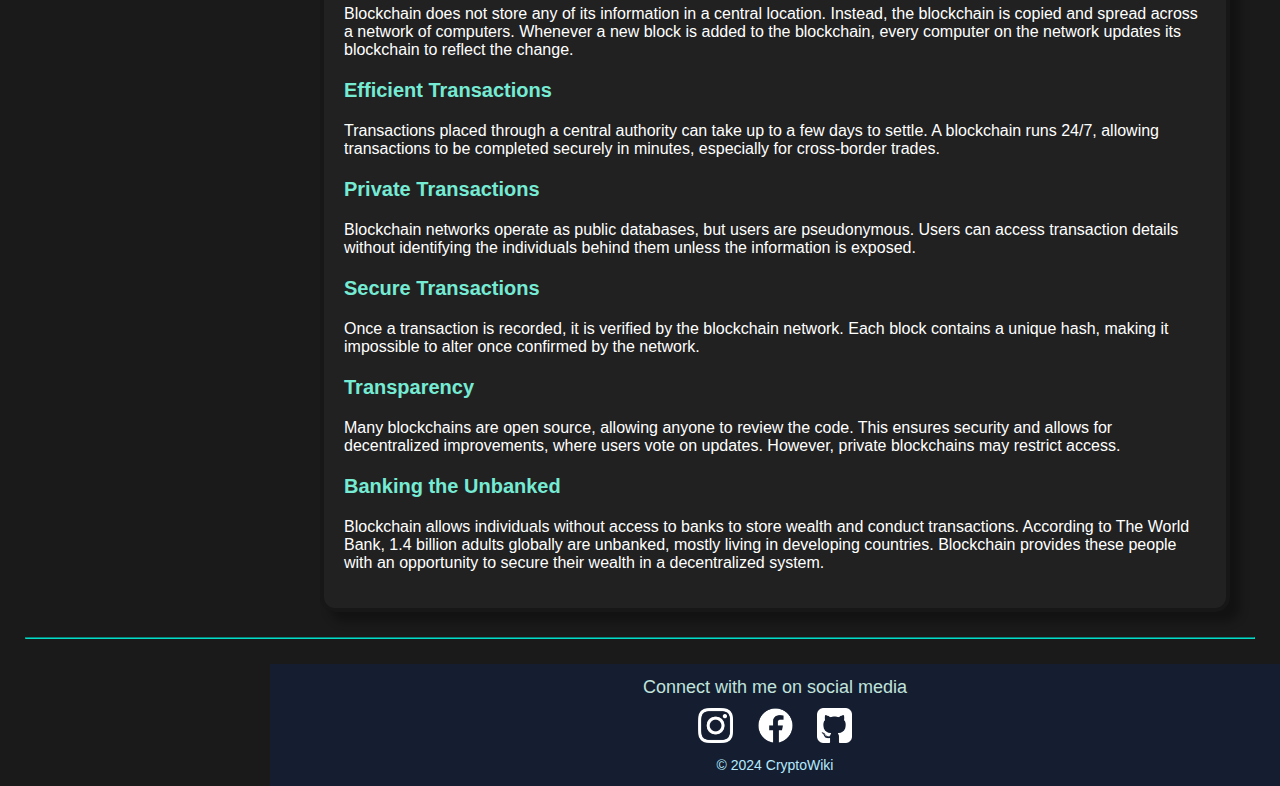
==== commit 343d0e05: "Responsive navbar and script for dynamic behavior" ====
--- a/blockchain.html
+++ b/blockchain.html
@@ -7,25 +7,28 @@
     <link rel="stylesheet" type="text/css" href="style.css">
 </head>
 <body>
-    <header>
-        <div class="navbar">
-            <h1>CryptoWiki</h1>
-            <nav>
-                <a href="index.html">Home</a>
-                <a href="cryptocurrency.html">Cryptocurrency</a>
-                <a href="blockchain.html" class="active">Blockchain</a>
-                <a href="glossary.html">Glossary</a>
-                <a href="contact.html">Contact us</a>
-            </nav>
+    <aside>
+        <div class="navbar-container" id="navbar">
+            <div class="navbar">
+                <h1>CryptoWiki</h1>
+                <nav>
+                    <a href="index.html">Home</a>
+                    <a href="cryptocurrency.html">Cryptocurrency</a>
+                    <a href="blockchain.html"  class="active">Blockchain</a>
+                    <a href="glossary.html">Glossary</a>
+                    <a href="contact.html">Contact us</a>
+                </nav>
+            </div>
         </div>
-    </header>
+        <button id="toggle-btn"><img src="Pic/arrow-left.png" alt="arrow"></button>
+    </aside>
     <main>
-        <div class="content">
+        <header class="content">
             <h2>Blockchain</h2>
             <p>Understand the underlying technology that powers cryptocurrencies, such as blockchain, and its potential applications in areas like finance, security, and data management.</p>
-        </div>
+        </header>
         <hr>
-        <div class="main-section split-section">
+        <section class="main-section split-section">
             <div id="bigger">
                 <h2>Definition</h2>
                 <p><span>Blockchain. </span>It is a decentralized digital ledger that securely stores records across a network of computers in a way that is transparent, immutable, and resistant to tampering. Each "block" contains data, and blocks are linked in a chronological "chain."</p>
@@ -33,8 +36,8 @@
             <div id="smaller">
                 <img class="pic" src="./Pic/blockchain/block-definition.jpg" alt="blockchain-definition">
             </div> 
-        </div>
-        <div class="main-section split-section">
+        </section>
+        <section class="main-section split-section">
             <div id="smaller">
                 <img class="pic" src="./Pic/blockchain/What-is-it.png" alt="What is blockchain">
             </div>
@@ -51,8 +54,8 @@
                 <li>In Bitcoin's case, the blockchain is decentralized, so no single person or group has control—instead, all users collectively retain control.</li>
                 <li>Decentralized blockchains are immutable, meaning that the data entered is irreversible. For Bitcoin, transactions are permanently recorded and viewable to anyone.</li>
             </ul>
-        </div>
-        <div class="main-section split-section">
+        </section>
+        <section class="main-section split-section">
             <div id="smaller">
                 <img class="pic" src="./Pic/blockchain/how-it-Works.jpg" alt="How_it_works">
             </div>
@@ -62,14 +65,14 @@
                 <p>Each block contains a cryptographic hash of the previous block, a timestamp, and transaction data. The hash of each block is used to link it to the previous block, creating a chain of blocks that cannot be altered without changing all subsequent blocks.</p>
                 <p>Once a block is added to the blockchain, it is considered to be permanent and cannot be altered. This makes blockchain technology secure and resistant to tampering.</p>
             </div>
-        </div>
-        <div class="main-section">
-            <h2>blockchain decentralized</h2>
+        </section>
+        <section class="main-section">
+            <h2>Blockchain decentralized</h2>
             <p>One of the key features of blockchain technology is it's decentralized nature. In a decentralized blockchain, there is no central authority that controls the network. Instead, the network is made up of a group of nodes that work together to maintain the blockchain.</p>
             <p>Each node in the network has a copy of the blockchain, and all nodes work together to validate and record transactions. This decentralized nature makes blockchain technology secure and resistant to censorship.</p>
             <p>Decentralized blockchains are also transparent, as all transactions are recorded on the blockchain and can be viewed by anyone. This transparency helps to build trust in the network and ensures that transactions are secure and verifiable.</p>
-        </div>
-        <div class="main-section split-section">
+        </section>
+        <section class="main-section split-section">
             <div id="bigger">
                 <h2>Is blockchain secure?</h2>
                 <p>Blockchain technology is considered to be secure due to its decentralized and immutable nature. Because the blockchain is decentralized, there is no single point of failure that can be exploited by hackers. Instead, the network is made up of a group of nodes that work together to maintain the blockchain.</p>
@@ -79,8 +82,8 @@
             <div id="smaller">
                 <img class="pic" src="./Pic/blockchain/cybersecurity.webp" alt="blockchain-security">
             </div>
-        </div>
-        <div class="main-section">
+        </section>
+        <section class="main-section">
             <h2>Blockchain vs Banks</h2>
             <p>Blockchains have been heralded as a disruptive force in the finance sector, especially with the functions of payments and banking. However, banks and decentralized blockchains are vastly different.</p>
             <p>To see how a bank differs from blockchain, let's compare the banking system to Bitcoin's blockchain implementation.</p>
@@ -91,8 +94,8 @@
                 <q><i>Using blockchain allows brands to track a food product's route from its origin, through each stop it makes, to delivery. Not only that, but these companies can also now see everything else it may have come in contact with, allowing the identification of the problem to occur far sooner—potentially saving lives.</i></q>
             </div>
             <p>This is one example of blockchain in practice, but many other forms of blockchain implementation exist or are being experimented with.</p>
-        </div>
-        <div class="main-section">
+        </section>
+        <section class="main-section">
             <h2>Benefits of Blockchains</h2>
             <h3>Accuracy of the Chain</h3>
             <p>Transactions on the blockchain network are approved by thousands of computers and devices. This removes almost all people from the verification process, resulting in less human error and an accurate record of information. Even if a computer on the network were to make a computational mistake, the error would only be made to one copy of the blockchain and not be accepted by the rest of the network.</p>
@@ -110,7 +113,7 @@
             <p>Many blockchains are open source, allowing anyone to review the code. This ensures security and allows for decentralized improvements, where users vote on updates. However, private blockchains may restrict access.</p>
             <h3>Banking the Unbanked</h3>
             <p>Blockchain allows individuals without access to banks to store wealth and conduct transactions. According to The World Bank, 1.4 billion adults globally are unbanked, mostly living in developing countries. Blockchain provides these people with an opportunity to secure their wealth in a decentralized system.</p>
-        </div>
+        </section>
     </main>
     <hr>
     <footer>
@@ -124,5 +127,6 @@
             <p>&copy; 2024 CryptoWiki</p>
         </div>
     </footer>
+    <script src="scripts.js"></script>
 </body>
 </html> --- a/style.css
+++ b/style.css
@@ -2,46 +2,95 @@
     font-family: 'Roboto', sans-serif;
     background-color: #1a1a1a;
     color: white;
-    padding-top: 110px;
     margin: 0;
     scroll-behavior: smooth;
 }
 
-main {
+main, footer {
     z-index: 0;
-}
-
-.navbar {
-    display: flex;
-    align-items: center;
+    margin-left: 270px;
+    transition: 0.3s ease;
+}
+
+#toggle-btn {
+    position: fixed;
+    top: 10px;
+    left: 260px;
+    padding: 0;
+    background-color: #243b55;
+    width: 55px;
+    height: 55px;
+    color: #c1e3dc;
+    border: none;
+    border-radius: 15px;
+    cursor: pointer;
+    transition: 0.3s;
+    z-index: 2;
+}
+
+#toggle-btn img {
+    width: 35px;
+}
+#toggle-btn:hover {
+    background-color: #141e30;
+}
+
+.navbar-container {
     position: fixed;
     top: 0;
+    left: 0;
+    height: 100%;
+    width: 250px;
     background: linear-gradient(135deg, #141e30, #243b55);
-    box-shadow: 0px 4px 15px rgba(0, 0, 0, 0.8);
-    width: 100%;
+    box-shadow: 4px 0px 15px rgba(0, 0, 0, 0.8);
+    transition: 0.3s ease;
     z-index: 1;
 }
+
+.navbar-container.close {
+    left: -250px;
+}
+#toggle-btn.close {
+    left: 10px;
+}
+#toggle-btn.close img {
+    transform: rotate(180deg);
+} 
+
+main.close, footer.close {
+    margin-left: 20px;
+    transition: 0.3s ease;
+}
+.navbar {
+    display: flex;
+    flex-direction: column;
+    align-items: flex-start;
+    height: 100%;
+    padding-top: 20px;
+}
+
 
 .navbar h1 {
     font-size: 38px;
     font-weight: bold;
     color: #c1e3dc;
-    margin-right: auto;
-    padding-left: 30px;
+    padding-left: 20px;
+    margin-bottom: 20px;
 }
 
 nav {
     display: flex;
-    flex-wrap: wrap;
-    justify-content:center;
-    flex-grow: 1;
+    flex-direction: column;
+    width: 100%;
 }
 
 nav a, .alphabet a {
-    text-transform: uppercase;
+    display: block;
     padding: 12px 20px;
     font-size: 18px;
     letter-spacing: 1.5px;
+    text-transform: uppercase;
+    text-align: left;
     color: #c1e3dc;
     text-decoration: none;
     transition: 0.3s;
@@ -51,13 +100,12 @@
     background-color: rgba(255, 255, 255, 0.1);
 }
 
-nav a:hover, a.active, .alphabet a:hover {
+nav a:hover, nav a.active, .alphabet a:hover {
     color: #c1e3dc;
     background: #063e53;
     border: 2px solid #b4e9fe;
     text-shadow: 0 0 10px #14b8d5;
     box-shadow: 0px 0px 15px #0f2e28, 0px 0px 25px rgba(176, 216, 223, 0.5);
-    cursor: pointer;
 }
 
 .content {
@@ -87,7 +135,7 @@
     border-radius: 10px;
     box-shadow: 0 5px 18px rgba(0, 0, 0, 0.3);
     padding: 5px 15px;
-    width: 300px;
+    max-width: 300px;
     text-align: center;
     transition: 0.3s;
 }
@@ -100,7 +148,7 @@
     font-size: 24px;
 }
 
-.card p, .content p {
+.card p, .content p, main- {
     color: #b4e9fe;
     margin: 10px 0;
 }
@@ -235,7 +283,7 @@
 #title {
     text-align: center;
 }
-.main-section span, h3{
+.main-section span, h3 {
     color: #76ebd4;
     font-size: 20px;
 }
@@ -297,14 +345,6 @@
     min-width: 150px;
 }
 
-.grid-layout {
-    display: grid;
-    grid-template-columns: 1fr 2fr;
-    gap: 20px;
-    margin: 40px 20px;
-    align-items: start;
-}
-
 .coin-section {
     display: flex;
     flex-wrap: wrap;
@@ -333,9 +373,6 @@
     transform: scale(1.2);
     box-shadow: 0 0px 10px rgba(200, 200, 200, 0.5), 0 0 20px rgba(195, 195, 195, 0.8);
     transition: 0.2s;
-}
-.grid-layout a {
-    text-decoration: none;
 }
 
 form {
@@ -383,6 +420,7 @@
     border: none;
     width:90%;
 }
+
 @media (max-width: 1024px) {
 
     .split-section {
@@ -400,74 +438,81 @@
         justify-content: center;
         margin-top: 20px;
     }
-    
+}
+
+@media (max-width: 768px) {
+    .navbar-container {
+        position: fixed;
+        height: auto;
+        width: 100%;
+        display: flex;
+        flex-direction: column;
+        align-items: center;
+        padding: 10px 0;
+    }
+
+    .navbar {
+        width: 100%;
+        display: flex;
+        flex-direction: column;
+        align-items: center;
+        padding-top: 10px;
+    }
+
     .navbar h1 {
-        font-size: 28px;
+        font-size: 30px;
+        margin: 2px 0;
+        text-align: center;
+    }
+
+    nav {
+        display: flex;
+        flex-direction: row;
+        justify-content: center;
+        flex-wrap: wrap;
+        width: 100%;
+        padding: 5px 0;
     }
 
     nav a {
+        padding: 8px 10px;
         font-size: 16px;
-        padding: 10px 15px;
-    }
+    }
+
+    main {
+        margin-left: 20px;
+        margin-top: 150px;
+    }
+    footer {
+        margin-left: 0px;
+    }
+
+    #toggle-btn {
+        transform: rotate(270deg);
+        left: 10px;
+        top: 150px;
+    }
+    .navbar-container.closeTablet {
+        transform: translateY(0);
+        top: -170px;
+    }
+    #toggle-btn.closeTablet {
+        transform: rotate(90deg);
+        top: 10px;
+    }
+    main.closeTablet {
+        margin-top: 10px;
+    }
+}
+
+@media (max-width: 624px) {
     .main-section {
-        scroll-margin-top: 80px;
-    }
-}
-
-@media (max-width: 768px) {
-    .main-section {
-        margin: 20px 10px;
-        scroll-margin-top: 110px;
-    }
-
-    .main-section h2 {
-        font-size: 24px;
-    }
-
-    .main-section p {
-        font-size: 16px;
-    }
-
-    .pic {
-        max-width: 85%;
-    }
-    nav {
-        margin-bottom: 10px;
-        margin-top: 10px;
-    }
-    .navbar h1 {
-        font-size: 28px;
-        padding-left: 20px;
-    }
-
-    nav a {
-        font-size: 16px;
-        padding: 10px 15px;
-    }
-
-    .navbar h1 {
-        font-size: 28px;
-        padding-left: 20px;
-    }
-
-    nav a {
-        font-size: 16px;
-        padding: 10px 15px;
-    }
-    body {
-        padding-top: 130px; 
-    }
-    .grid-layout {
-        grid-template-columns: 1fr 1fr;
-    }
-    .grid-layout {
-        grid-template-columns: 1fr;
-    }
-}
-@media (max-width: 624px) {
-
-    .main-section {
-        scroll-margin-top: 195px;
+        margin-right: 7px;
+    }
+    .content {
+        margin-right: 7px;
+        width: 100%;
+        margin-left: 50px;
     }
     .sidebar .card {
         margin: 0;
@@ -476,28 +521,51 @@
     .sidebar .card a {
         margin: 0;
     }
-    body {
-        padding-top: 175px;
-    }
-}
-@media (max-width: 480px) {
-    .navbar {
-        flex-direction: column;
-        align-items: flex-start;
-    }
     .navbar h1 {
         font-size: 24px;
-        padding-left: 15px;
-    }
-    nav {
-        margin-top: 0;
-    }
+        padding-left: 5px;
+    }
+}
+@media (max-width: 426px) {
+    main {
+        margin-top: 100px;
+    }
+    main.closeTablet {
+        margin-top: 340px;
+    }
+    .navbar-container {
+        position: fixed;
+        height: auto;
+        width: 100%;
+        display: flex;
+        flex-direction: column;
+        align-items: center;
+    }
+
     nav a {
-        font-size: 14px;
-        padding: 8px 10px;
-    }
-    .main-section {
-        scroll-margin-top: 170px;
+        display: none;
+    }
+
+    .navbar-container.closeTablet nav a {
+        display: block;
+        width: 100%;;
+    }
+
+    .navbar h1 {
+        font-size: 26px;
+        margin: 5px 0;
+        text-align: center;
+    }
+    .navbar-container.closeTablet {
+        top: 0;
+    }
+    #toggle-btn.closeTablet {
+        top: 340px;
+    }
+    #toggle-btn {
+
+        left: 10px;
+        top: 100px;
     }
     .content h2 {
         font-size: 24px;
@@ -508,7 +576,4 @@
     .alphabet {
         width: 80%;
     }
-    body {
-        padding-top: 200px;
-    }
 }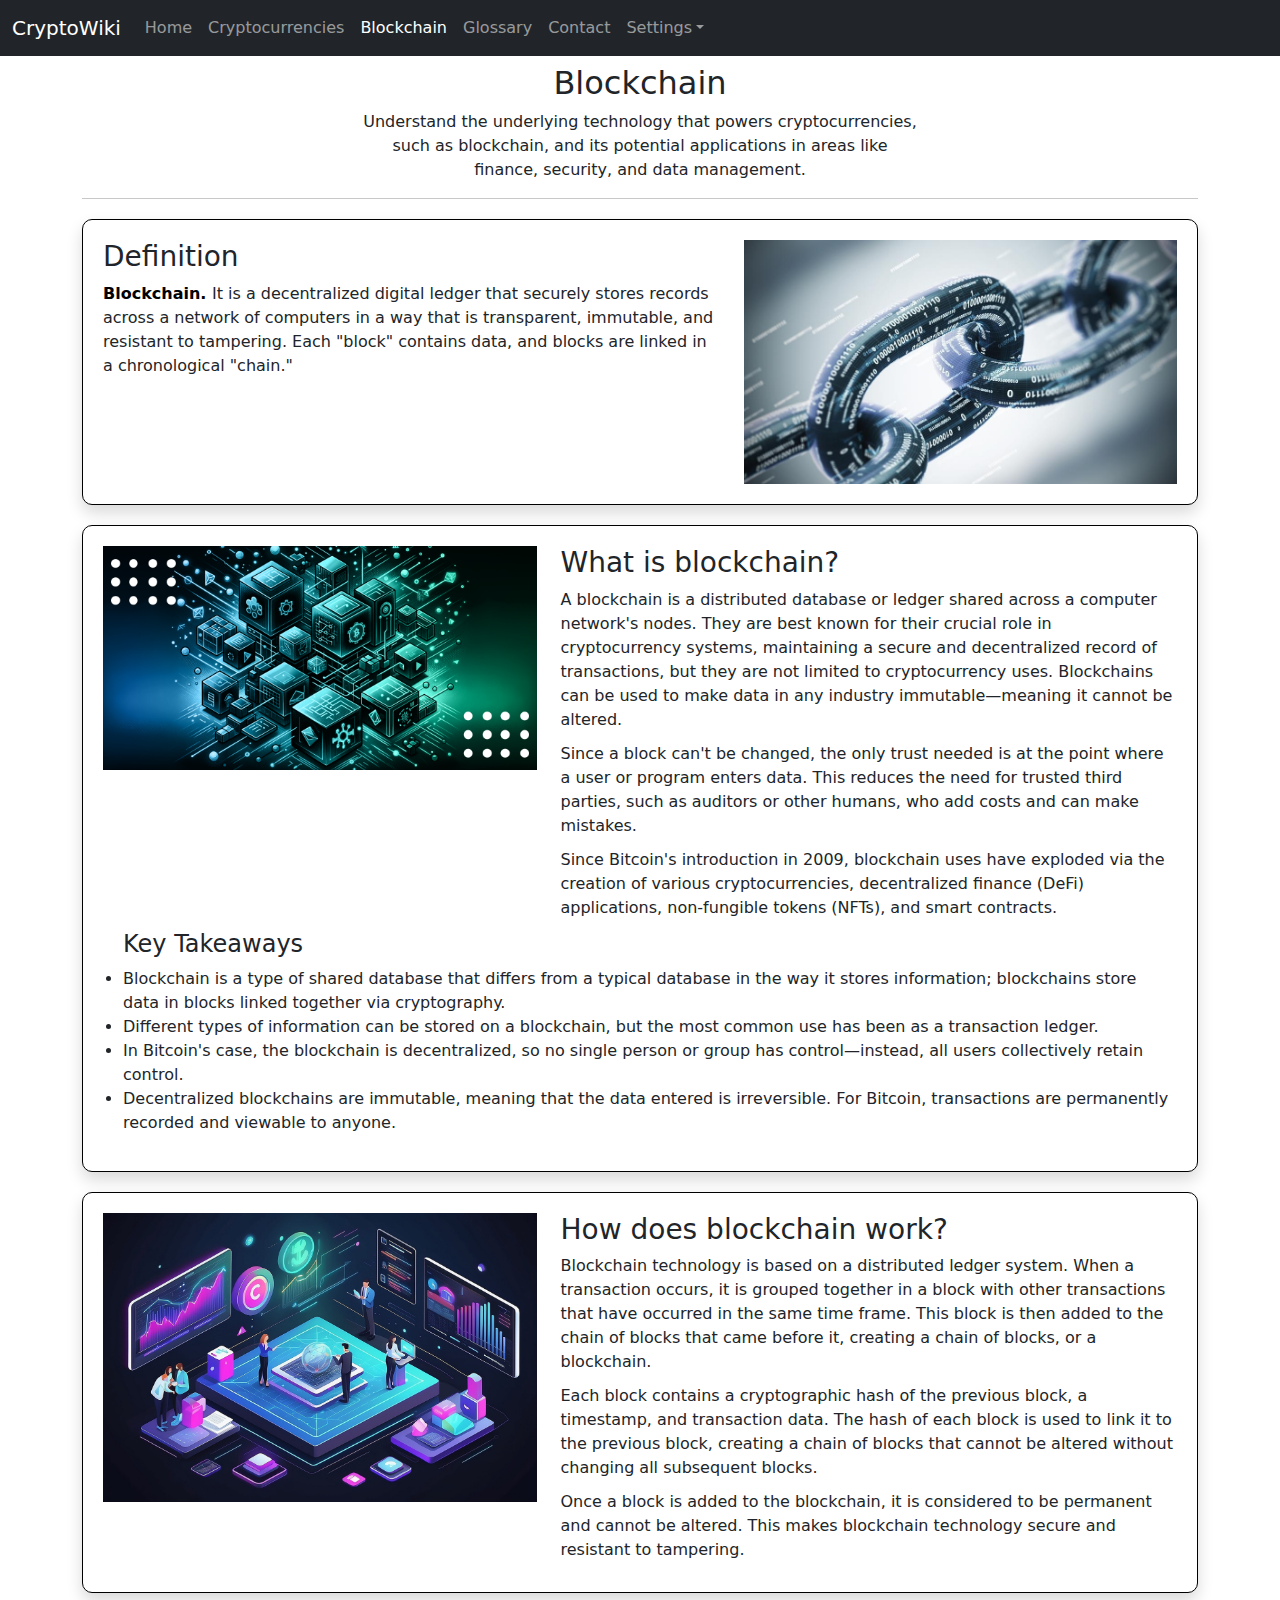
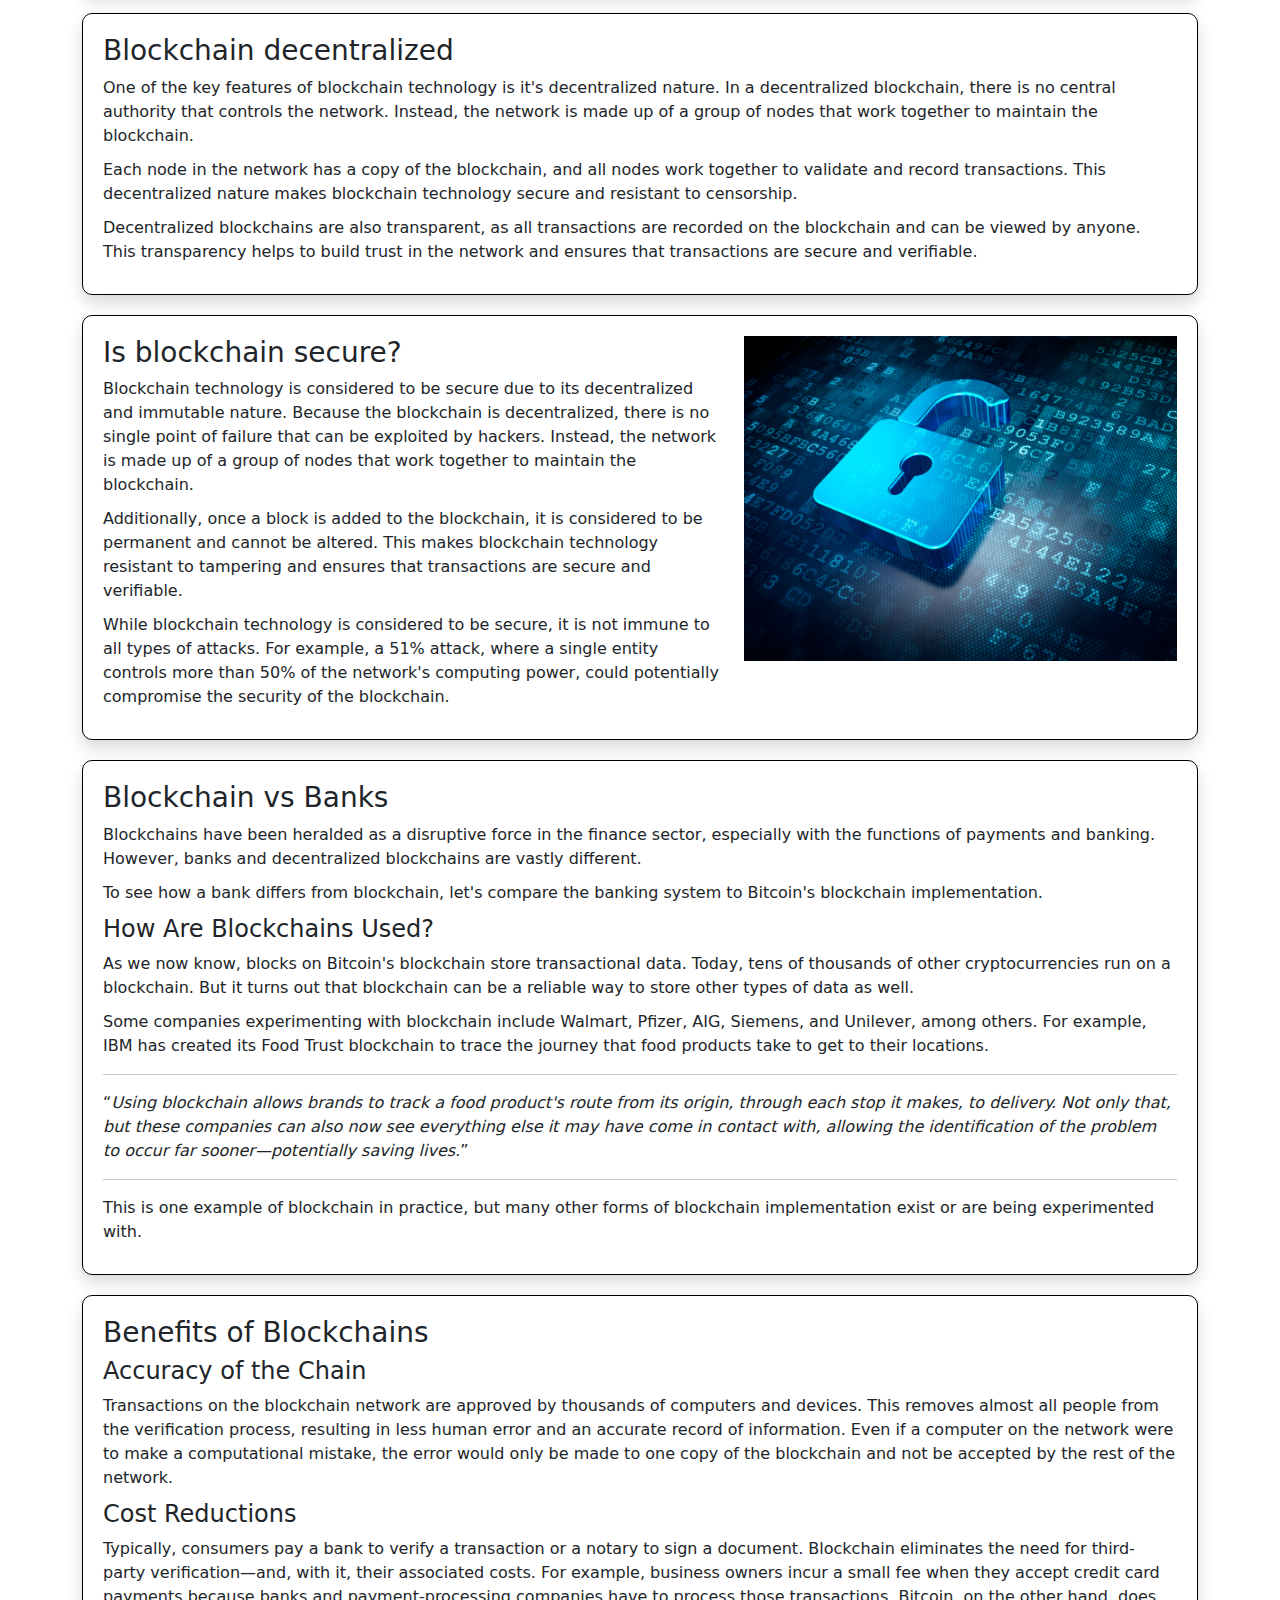
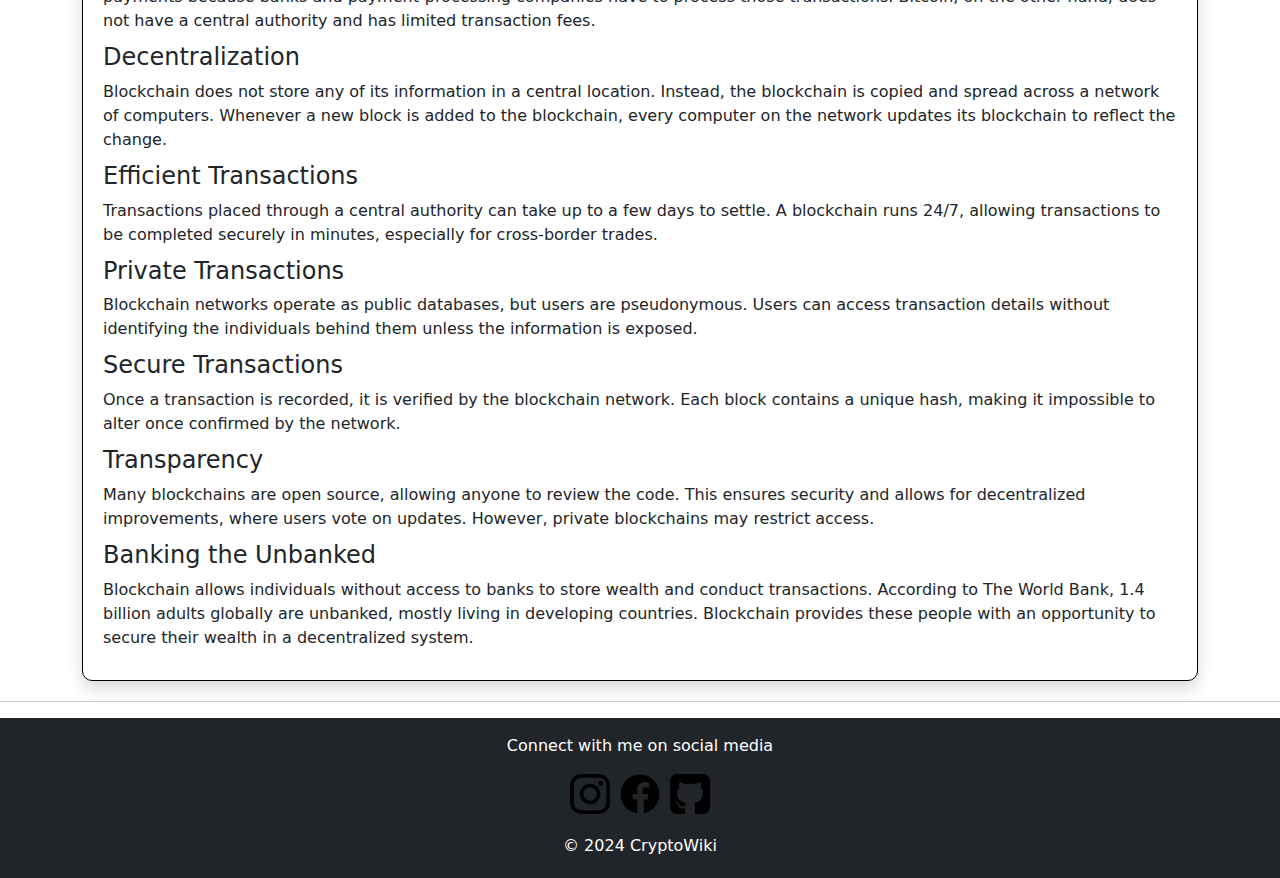
==== commit b2b963ce: "Add Bootstrap integration and update HTML structure" ====
--- a/blockchain.html
+++ b/blockchain.html
@@ -1,132 +1,161 @@
 <!DOCTYPE html>
-<html>
+<html lang="en">
 <head>
     <title>CryptoWiki</title>
     <meta charset="utf-8">
     <meta name="viewport" content="width=device-width, initial-scale=1">
     <link rel="stylesheet" type="text/css" href="style.css">
+    <link href="https://cdn.jsdelivr.net/npm/bootstrap@5.3.3/dist/css/bootstrap.min.css" rel="stylesheet" integrity="sha384-QWTKZyjpPEjISv5WaRU9OFeRpok6YctnYmDr5pNlyT2bRjXh0JMhjY6hW+ALEwIH" crossorigin="anonymous">
 </head>
 <body>
-    <aside>
-        <div class="navbar-container" id="navbar">
-            <div class="navbar">
-                <h1>CryptoWiki</h1>
-                <nav>
-                    <a href="index.html">Home</a>
-                    <a href="cryptocurrency.html">Cryptocurrency</a>
-                    <a href="blockchain.html"  class="active">Blockchain</a>
-                    <a href="glossary.html">Glossary</a>
-                    <a href="contact.html">Contact us</a>
-                </nav>
+    <nav class="navbar navbar-expand-lg navbar-dark bg-dark fixed-top">
+        <div class="container-fluid">
+            <a class="navbar-brand" href="index.html">CryptoWiki</a>
+            <button class="navbar-toggler" type="button" data-bs-toggle="collapse" data-bs-target="#navbarSupportedContent" aria-controls="navbarSupportedContent" aria-expanded="false" aria-label="Toggle navigation">
+                <span class="navbar-toggler-icon"></span>
+            </button>
+            <div class="collapse navbar-collapse" id="navbarSupportedContent">
+                <ul class="navbar-nav me-auto mb-2 mb-lg-0">
+                    <li class="nav-item"><a class="nav-link" aria-current="page" href="index.html">Home</a></li>
+                    <li class="nav-item"><a class="nav-link" href="cryptocurrency.html">Cryptocurrencies</a></li>
+                    <li class="nav-item"><a class="nav-link active" href="blockchain.html">Blockchain</a></li>
+                    <li class="nav-item"><a class="nav-link" href="glossary.html">Glossary</a></li>
+                    <li class="nav-item"><a class="nav-link" href="contact.html">Contact</a></li>
+                    <li class="nav-item dropdown"><a class="nav-link dropdown-toggle" role="button" data-bs-toggle="dropdown" aria-expanded="false">Settings</a>
+                        <ul class="dropdown-menu">
+                            <li><a class="dropdown-item" href="#">Dark mode</a></li>
+                            <li><a class="dropdown-item" href="#">Light mode</a></li>
+                            <li><hr class="dropdown-divider"></li>
+                            <li><a class="dropdown-item" href="#">Text size</a></li>
+                        </ul>
+                    </li>
+                </ul>
             </div>
         </div>
-        <button id="toggle-btn"><img src="Pic/arrow-left.png" alt="arrow"></button>
-    </aside>
-    <main>
-        <header class="content">
+    </nav>
+    
+    <main class="container">
+        <header class="content text-center mt-5 pt-3 w-50 mx-auto">
             <h2>Blockchain</h2>
             <p>Understand the underlying technology that powers cryptocurrencies, such as blockchain, and its potential applications in areas like finance, security, and data management.</p>
         </header>
         <hr>
-        <section class="main-section split-section">
-            <div id="bigger">
-                <h2>Definition</h2>
-                <p><span>Blockchain. </span>It is a decentralized digital ledger that securely stores records across a network of computers in a way that is transparent, immutable, and resistant to tampering. Each "block" contains data, and blocks are linked in a chronological "chain."</p>
+        <section class="main-section large shadow">
+            <div class="row">
+                <div class="col-14 col-md-7">
+                    <h3>Definition</h3>
+                    <p><span>Blockchain. </span>It is a decentralized digital ledger that securely stores records across a network of computers in a way that is transparent, immutable, and resistant to tampering. Each "block" contains data, and blocks are linked in a chronological "chain."</p>
+                </div>
+                <div class="col-14 col-md-5">
+                    <img class="pic" src="./Pic/blockchain/block-definition.jpg" alt="blockchain-definition">
+                </div> 
             </div>
-            <div id="smaller">
-                <img class="pic" src="./Pic/blockchain/block-definition.jpg" alt="blockchain-definition">
-            </div> 
         </section>
-        <section class="main-section split-section">
-            <div id="smaller">
-                <img class="pic" src="./Pic/blockchain/What-is-it.png" alt="What is blockchain">
-            </div>
-            <div id="bigger">
-                <h2>What is blockchain?</h2>
-                <p>A blockchain is a distributed database or ledger shared across a computer network's nodes. They are best known for their crucial role in cryptocurrency systems, maintaining a secure and decentralized record of transactions, but they are not limited to cryptocurrency uses. Blockchains can be used to make data in any industry immutable—meaning it cannot be altered.</p>
-                <p>Since a block can't be changed, the only trust needed is at the point where a user or program enters data. This reduces the need for trusted third parties, such as auditors or other humans, who add costs and can make mistakes.</p>
-                <p>Since Bitcoin's introduction in 2009, blockchain uses have exploded via the creation of various cryptocurrencies, decentralized finance (DeFi) applications, non-fungible tokens (NFTs), and smart contracts.</p>
+        <section class="main-section large shadow">
+            <div class="row">
+                <div class="col-14 col-md-5">
+                    <img class="pic" src="./Pic/blockchain/What-is-it.png" alt="What is blockchain">
+                </div>
+                <div class="col-14 col-md-7">
+                    <h3>What is blockchain?</h3>
+                    <p>A blockchain is a distributed database or ledger shared across a computer network's nodes. They are best known for their crucial role in cryptocurrency systems, maintaining a secure and decentralized record of transactions, but they are not limited to cryptocurrency uses. Blockchains can be used to make data in any industry immutable—meaning it cannot be altered.</p>
+                    <p>Since a block can't be changed, the only trust needed is at the point where a user or program enters data. This reduces the need for trusted third parties, such as auditors or other humans, who add costs and can make mistakes.</p>
+                    <p>Since Bitcoin's introduction in 2009, blockchain uses have exploded via the creation of various cryptocurrencies, decentralized finance (DeFi) applications, non-fungible tokens (NFTs), and smart contracts.</p>
+                </div>
             </div>
             <ul class="key-takeaways">
-                <h2>Key Takeaways</h2>
+                <h4>Key Takeaways</h4>
                 <li>Blockchain is a type of shared database that differs from a typical database in the way it stores information; blockchains store data in blocks linked together via cryptography.</li>
                 <li>Different types of information can be stored on a blockchain, but the most common use has been as a transaction ledger.</li>
                 <li>In Bitcoin's case, the blockchain is decentralized, so no single person or group has control—instead, all users collectively retain control.</li>
                 <li>Decentralized blockchains are immutable, meaning that the data entered is irreversible. For Bitcoin, transactions are permanently recorded and viewable to anyone.</li>
             </ul>
         </section>
-        <section class="main-section split-section">
-            <div id="smaller">
-                <img class="pic" src="./Pic/blockchain/how-it-Works.jpg" alt="How_it_works">
-            </div>
-            <div id="bigger">
-                <h2>How does blockchain work?</h2>
-                <p>Blockchain technology is based on a distributed ledger system. When a transaction occurs, it is grouped together in a block with other transactions that have occurred in the same time frame. This block is then added to the chain of blocks that came before it, creating a chain of blocks, or a blockchain.</p>
-                <p>Each block contains a cryptographic hash of the previous block, a timestamp, and transaction data. The hash of each block is used to link it to the previous block, creating a chain of blocks that cannot be altered without changing all subsequent blocks.</p>
-                <p>Once a block is added to the blockchain, it is considered to be permanent and cannot be altered. This makes blockchain technology secure and resistant to tampering.</p>
+        <section class="main-section large shadow">
+            <div class="row">
+                <div class="col-14 col-md-5">
+                    <img class="pic" src="./Pic/blockchain/how-it-Works.jpg" alt="How_it_works">
+                </div>
+                <div class="col-14 col-md-7">
+                    <h3>How does blockchain work?</h3>
+                    <p>Blockchain technology is based on a distributed ledger system. When a transaction occurs, it is grouped together in a block with other transactions that have occurred in the same time frame. This block is then added to the chain of blocks that came before it, creating a chain of blocks, or a blockchain.</p>
+                    <p>Each block contains a cryptographic hash of the previous block, a timestamp, and transaction data. The hash of each block is used to link it to the previous block, creating a chain of blocks that cannot be altered without changing all subsequent blocks.</p>
+                    <p>Once a block is added to the blockchain, it is considered to be permanent and cannot be altered. This makes blockchain technology secure and resistant to tampering.</p>
+                </div>
             </div>
         </section>
-        <section class="main-section">
-            <h2>Blockchain decentralized</h2>
+        <section class="main-section large shadow">
+            <h3>Blockchain decentralized</h3>
             <p>One of the key features of blockchain technology is it's decentralized nature. In a decentralized blockchain, there is no central authority that controls the network. Instead, the network is made up of a group of nodes that work together to maintain the blockchain.</p>
             <p>Each node in the network has a copy of the blockchain, and all nodes work together to validate and record transactions. This decentralized nature makes blockchain technology secure and resistant to censorship.</p>
             <p>Decentralized blockchains are also transparent, as all transactions are recorded on the blockchain and can be viewed by anyone. This transparency helps to build trust in the network and ensures that transactions are secure and verifiable.</p>
         </section>
-        <section class="main-section split-section">
-            <div id="bigger">
-                <h2>Is blockchain secure?</h2>
-                <p>Blockchain technology is considered to be secure due to its decentralized and immutable nature. Because the blockchain is decentralized, there is no single point of failure that can be exploited by hackers. Instead, the network is made up of a group of nodes that work together to maintain the blockchain.</p>
-                <p>Additionally, once a block is added to the blockchain, it is considered to be permanent and cannot be altered. This makes blockchain technology resistant to tampering and ensures that transactions are secure and verifiable.</p>
-                <p>While blockchain technology is considered to be secure, it is not immune to all types of attacks. For example, a 51% attack, where a single entity controls more than 50% of the network's computing power, could potentially compromise the security of the blockchain.</p>
-            </div>
-            <div id="smaller">
-                <img class="pic" src="./Pic/blockchain/cybersecurity.webp" alt="blockchain-security">
+        <section class="main-section large shadow">
+            <div class="row">
+                <div class="col-14 col-md-7">
+                    <h3>Is blockchain secure?</h3>
+                    <p>Blockchain technology is considered to be secure due to its decentralized and immutable nature. Because the blockchain is decentralized, there is no single point of failure that can be exploited by hackers. Instead, the network is made up of a group of nodes that work together to maintain the blockchain.</p>
+                    <p>Additionally, once a block is added to the blockchain, it is considered to be permanent and cannot be altered. This makes blockchain technology resistant to tampering and ensures that transactions are secure and verifiable.</p>
+                    <p>While blockchain technology is considered to be secure, it is not immune to all types of attacks. For example, a 51% attack, where a single entity controls more than 50% of the network's computing power, could potentially compromise the security of the blockchain.</p>
+                </div>
+                <div class="col-14 col-md-5">
+                    <img class="pic" src="./Pic/blockchain/cybersecurity.webp" alt="blockchain-security">
+                </div>
             </div>
         </section>
-        <section class="main-section">
-            <h2>Blockchain vs Banks</h2>
+        <section class="main-section large shadow">
+            <h3>Blockchain vs Banks</h3>
             <p>Blockchains have been heralded as a disruptive force in the finance sector, especially with the functions of payments and banking. However, banks and decentralized blockchains are vastly different.</p>
             <p>To see how a bank differs from blockchain, let's compare the banking system to Bitcoin's blockchain implementation.</p>
-            <h2>How Are Blockchains Used?</h2>
+            <h4>How Are Blockchains Used?</h4>
             <p>As we now know, blocks on Bitcoin's blockchain store transactional data. Today, tens of thousands of other cryptocurrencies run on a blockchain. But it turns out that blockchain can be a reliable way to store other types of data as well.</p>
             <p>Some companies experimenting with blockchain include Walmart, Pfizer, AIG, Siemens, and Unilever, among others. For example, IBM has created its Food Trust blockchain to trace the journey that food products take to get to their locations.</p>
+            <hr>
             <div class="quote">
                 <q><i>Using blockchain allows brands to track a food product's route from its origin, through each stop it makes, to delivery. Not only that, but these companies can also now see everything else it may have come in contact with, allowing the identification of the problem to occur far sooner—potentially saving lives.</i></q>
             </div>
+            <hr>
             <p>This is one example of blockchain in practice, but many other forms of blockchain implementation exist or are being experimented with.</p>
         </section>
-        <section class="main-section">
-            <h2>Benefits of Blockchains</h2>
-            <h3>Accuracy of the Chain</h3>
+        <section class="main-section large shadow">
+            <h3>Benefits of Blockchains</h3>
+            <h4>Accuracy of the Chain</h4>
             <p>Transactions on the blockchain network are approved by thousands of computers and devices. This removes almost all people from the verification process, resulting in less human error and an accurate record of information. Even if a computer on the network were to make a computational mistake, the error would only be made to one copy of the blockchain and not be accepted by the rest of the network.</p>
-            <h3>Cost Reductions</h3>
+            <h4>Cost Reductions</h4>
             <p>Typically, consumers pay a bank to verify a transaction or a notary to sign a document. Blockchain eliminates the need for third-party verification—and, with it, their associated costs. For example, business owners incur a small fee when they accept credit card payments because banks and payment-processing companies have to process those transactions. Bitcoin, on the other hand, does not have a central authority and has limited transaction fees.</p>
-            <h3>Decentralization</h3>
+            <h4>Decentralization</h4>
             <p>Blockchain does not store any of its information in a central location. Instead, the blockchain is copied and spread across a network of computers. Whenever a new block is added to the blockchain, every computer on the network updates its blockchain to reflect the change.</p>
-            <h3>Efficient Transactions</h3>
+            <h4>Efficient Transactions</h4>
             <p>Transactions placed through a central authority can take up to a few days to settle. A blockchain runs 24/7, allowing transactions to be completed securely in minutes, especially for cross-border trades.</p>
-            <h3>Private Transactions</h3>
+            <h4>Private Transactions</h4>
             <p>Blockchain networks operate as public databases, but users are pseudonymous. Users can access transaction details without identifying the individuals behind them unless the information is exposed.</p>
-            <h3>Secure Transactions</h3>
+            <h4>Secure Transactions</h4>
             <p>Once a transaction is recorded, it is verified by the blockchain network. Each block contains a unique hash, making it impossible to alter once confirmed by the network.</p>
-            <h3>Transparency</h3>
+            <h4>Transparency</h4>
             <p>Many blockchains are open source, allowing anyone to review the code. This ensures security and allows for decentralized improvements, where users vote on updates. However, private blockchains may restrict access.</p>
-            <h3>Banking the Unbanked</h3>
+            <h4>Banking the Unbanked</h4>
             <p>Blockchain allows individuals without access to banks to store wealth and conduct transactions. According to The World Bank, 1.4 billion adults globally are unbanked, mostly living in developing countries. Blockchain provides these people with an opportunity to secure their wealth in a decentralized system.</p>
         </section>
     </main>
     <hr>
-    <footer>
-        <div class="footer-content">
-            <p>Connect with me on social media</p>
-            <div class="social-media-icons">
-                <a href="https://www.instagram.com/arnas.silaikis?utmsource=gr&igsh=bW16Z29rajFINHVx" target="_blank"><img src="./Pic/footer/instagram.png" alt="instagram"></a>
-                <a href="https://www.facebook.com/profile.php?id=100007990363206" target="_blank"><img src="./Pic/footer/facebook.png" alt="facebook"></a>
-                <a href="https://github.com/Krybas" target="_blank"><img src="./Pic/footer/github-sign.png" alt="github"></a>
-            </div>
-            <p>&copy; 2024 CryptoWiki</p>
+
+    <footer class="text-center pt-3 pb-1">
+        <p>Connect with me on social media</p>
+        <div class="social-media-icons">
+            <a href="https://www.instagram.com/arnas.silaikis" target="_blank">
+                <img src="./Pic/footer/instagram.png" alt="Instagram">
+            </a>
+            <a href="https://www.facebook.com/profile.php?id=100007990363206" target="_blank">
+                <img src="./Pic/footer/facebook.png" alt="Facebook">
+            </a>
+            <a href="https://github.com/Krybas" target="_blank">
+                <img src="./Pic/footer/github-sign.png" alt="GitHub">
+            </a>
         </div>
+        <p>&copy; 2024 CryptoWiki</p>
     </footer>
+
     <script src="scripts.js"></script>
+    <script src="https://cdn.jsdelivr.net/npm/bootstrap@5.3.3/dist/js/bootstrap.bundle.min.js" integrity="sha384-YvpcrYf0tY3lHB60NNkmXc5s9fDVZLESaAA55NDzOxhy9GkcIdslK1eN7N6jIeHz" crossorigin="anonymous"></script>
 </body>
 </html> --- a/style.css
+++ b/style.css
@@ -1,119 +1,136 @@
-body {
-    font-family: 'Roboto', sans-serif;
-    background-color: #1a1a1a;
-    color: white;
-    margin: 0;
-    scroll-behavior: smooth;
+.social-media-icons {
+    justify-content: center;
+    display: flex;
+    gap: 10px;
 }
 
-main, footer {
-    z-index: 0;
-    margin-left: 270px;
-    transition: 0.3s ease;
+.social-media-icons img {
+    width: 40px;
+    height: 40px;
+    margin-bottom: 20px;
 }
 
-#toggle-btn {
-    position: fixed;
-    top: 10px;
-    left: 260px;
-    padding: 0;
-    background-color: #243b55;
-    width: 55px;
-    height: 55px;
-    color: #c1e3dc;
-    border: none;
-    border-radius: 15px;
-    cursor: pointer;
-    transition: 0.3s;
-    z-index: 2;
+.social-media-icons img:hover {
+    transform: scale(1.1);
+    transition: transform 0.3s;
 }
 
-#toggle-btn img {
-    width: 35px;
-}
-#toggle-btn:hover {
-    background-color: #141e30;
+.card {
+    border: 2px solid black;
+    padding: 15px;
 }
 
-.navbar-container {
-    position: fixed;
-    top: 0;
-    left: 0;
-    height: 100%;
-    width: 250px;
-    background: linear-gradient(135deg, #141e30, #243b55);
-    box-shadow: 4px 0px 15px rgba(0, 0, 0, 0.8);
-    transition: 0.3s ease;
-    z-index: 1;
+.card img {
+    width: 100%;
+    height: 200px;
+    object-fit: cover;
 }
 
-.navbar-container.close {
-    left: -250px;
+.card:hover {
+    transform: translateY(-10px);
+    transition: transform 0.3s;
 }
-#toggle-btn.close {
-    left: 10px;
+
+.main-section {
+    padding: 20px;
+    margin: 20px auto;
+    border: 1px solid black;
+    background: #fff;
+    border-radius: 10px;
+    max-width: 1200px;
 }
-#toggle-btn.close img {
-    transform: rotate(180deg);
-} 
 
-main.close, footer.close {
-    margin-left: 20px;
-    transition: 0.3s ease;
+.main-section h2 {
+    margin-bottom: 10px;
+    color: #444;
 }
-.navbar {
+
+.main-section span {
+    color: #000;
+    font-weight: bold;
+}
+.main-section p {
+    margin-bottom: 10px;
+    font-size: 1rem;
+}
+
+.key-takeaways {
+    padding-left: 20px;
+}
+
+.key-takeaways h2 {
+    margin-bottom: 10px;
+}
+
+.key-takeaways ul {
+    list-style-type: disc;
+}
+
+.coin-section {
     display: flex;
-    flex-direction: column;
-    align-items: flex-start;
-    height: 100%;
-    padding-top: 20px;
+    flex-wrap: wrap;
+    justify-content: center;
+    gap: 10px;
+    margin-top: 20px;
+}
+
+.coin-card {
+    text-align: center;
+    padding: 7px;
+    border-radius: 8px;
+    box-shadow: 0 1px 4px rgba(0, 0, 0, 0.1);
+    background: #fafafa;
+    transition: transform 0.2s ease-in-out;
+    width: 150px;
+    cursor: pointer;
+}
+
+.coin-card:hover {
+    transform: scale(1.05);
+}
+
+.coin-card:hover img {
+    animation: cardAnimation 0.6s ease-in-out forwards;
+}
+.coin-card img {
+    max-width: 100px;
+    margin-bottom: 10px;
+}
+
+.coin-card h3 {
+    font-size: 1.2rem;
+    color: #222;
+}
+
+img {
+    width: 100%;
+    height: auto;
+}
+footer {
+    background-color: #212529;
+    color: #ffffff;
 }
 
 
-.navbar h1 {
-    font-size: 38px;
-    font-weight: bold;
-    color: #c1e3dc;
-    padding-left: 20px;
-    margin-bottom: 20px;
+#navbar-container {
+    position: fixed;
+    height: 160px;
+    width: 100px;
+    background: grey;
+    border: 2px solid black;
+}
+#page {
+    margin: 20px 50px;
+    background-color: yellow;
+    padding: 10px;
+    color: black;
+    border: 2px solid black;
 }
 
-nav {
-    display: flex;
-    flex-direction: column;
-    width: 100%;
-}
-
-nav a, .alphabet a {
-    display: block;
-    padding: 12px 20px;
-    font-size: 18px;
-    letter-spacing: 1.5px;
-    text-transform: uppercase;
-    text-align: left;
-    color: #c1e3dc;
-    text-decoration: none;
-    transition: 0.3s;
-    border: 2px solid transparent;
-    border-radius: 20px;
-    margin: 5px;
-    background-color: rgba(255, 255, 255, 0.1);
-}
-
-nav a:hover, nav a.active, .alphabet a:hover {
-    color: #c1e3dc;
-    background: #063e53;
-    border: 2px solid #b4e9fe;
-    text-shadow: 0 0 10px #14b8d5;
-    box-shadow: 0px 0px 15px #0f2e28, 0px 0px 25px rgba(176, 216, 223, 0.5);
-}
-
-.content {
-    background-color: #1a1a1a;
-    border: 2px solid #243b55;
+#header {
+    border: 2px solid black;
+    background-color: grey;
     padding: 20px 40px;
-    border-radius: 15px;
-    box-shadow: 0 8px 20px rgba(0, 0, 0, 0.6);
     margin: 20px 0;
     max-width: fit-content;
     margin-inline: auto;
@@ -122,458 +139,47 @@
     justify-content: center;
 }
 
-.card-container {
+#card-container {
     display: flex;
     flex-wrap: wrap;
     justify-content: center;
+    background: darkgrey;
     gap: 50px;
     margin-top: 20px;
+    border: 2px solid black;
+}
+#card {
+    background: grey;
+    margin: 10px;
+    border: 2px solid black;
+    padding: 5px;
 }
 
-.card {
-    background-color: #242f3e;
-    border-radius: 10px;
-    box-shadow: 0 5px 18px rgba(0, 0, 0, 0.3);
-    padding: 5px 15px;
-    max-width: 300px;
-    text-align: center;
-    transition: 0.3s;
+#footer {
+    background-color: white;
+    padding: 10px;
+    margin-top: 10px;
+    color: black;
+    border: 2px solid black;
 }
-.card img {
-    width: 100%;
+#main {
+    border: solid 2px black;
+}
+#main, #footer {
+    padding-left: 100px;
 }
 
-.card h3 {
-    color: #c1e3dc;
-    font-size: 24px;
-}
-
-.card p, .content p, main- {
-    color: #b4e9fe;
-    margin: 10px 0;
-}
-
-.card a, form input[type="reset"] {
-    display: inline-block;
-    margin: 10px 15px;
-    padding: 10px 20px;
-    background-color: #1d8da1;
-    color: white;
-    text-transform: uppercase;
-    text-decoration: none;
-    border-radius: 5px;
-    transition: 0.3s;
-}
-
-.card a:hover {
-    background-color: #066072;
-}
-
-.card:hover {
-    transform: translateY(-10px);
-    box-shadow: 0 10px 15px rgba(0, 0, 0, 0.4);
-}
-
-hr {
-    border-color: rgb(8, 218, 200);
-    border-width: 1px;
-    margin: 25px;
-}
-footer {
-    background-color: #141e30;
-    padding: 10px 0;
-    bottom: 0;
-    text-align: center;
-    color: #c1e3dc;
-}
-
-.footer-content {
-    max-width: 800px;
-    margin: 0 auto;
-}
-
-footer p {
-    margin: 3px 0;
-    font-size: 18px;
-}
-
-footer p:last-child {
-    font-size: 14px;
-    color: #b4e9fe;
-}
-
-.social-media-icons {
-    margin: 10px 0;
-}
-
-.social-media-icons a {
-    display: inline-block;
-    margin: 0 10px;
-    transition: 0.3s ease;
-}
-
-.social-media-icons img {
-    width: 35px;
-    filter: brightness(0) invert(1);
-}
-
-.social-media-icons a:hover img {
-    transform: scale(1.3);
-}
-
-.alphabet {
-    display: flex;
-    flex-wrap: wrap;
-    justify-content: center;
-    align-items: center;
-    margin: auto;
-    gap: 7px;
-    width: 65%;
-}
-
-.alphabet a {
-    background-color: #1d8da1 !important;
-    transition: ease 1s;
-    scroll-margin-top: 130px;
-    padding: 10px 25px;
-}
-
-.main-section, .sidebar {
-    background-color: #212121;
-    border: 2px solid #171717;
-    border-width: 4px;
-    border-radius: 15px;
-    padding: 20px;
-    margin: 20px 50px;
-    scroll-margin-top: 100px;
-    box-shadow: 10px 10px 10px rgba(0, 0, 0, 0.3);
-}
-.split-section {
-    display: flex;
-    justify-content: space-between;
-    align-items: center;
-    flex-wrap: wrap;
-}
-
-.split-section #bigger {
-    width: 65%;
-    padding-right: 20px;
-}
-
-.split-section #smaller {
-    display: flex;
-    justify-content: center;
-    width: 30%;
-    margin-right: 20px;
-}
-
-.pic {
-    border-radius: 10px;
-    max-width: 75%;
-    margin: 10px;
-    box-shadow: 0px 4px 15px rgba(0, 0, 0, 0.8);
-}
-
-.main-section h2,.content h2, .sidebar h2, #title {
-    color: #c1e3dc;
-    font-size: 30px;
-    margin: 10px 0;
-}
-
-#title {
-    text-align: center;
-}
-.main-section span, h3 {
-    color: #76ebd4;
-    font-size: 20px;
-}
-
-.key-takeaways, .quote {
-    background-color: #292929;
-    border-left: 4px solid #76ebd4;
-    padding: 15px 20px;
-    border-radius: 10px;
-    margin-top: 20px;
-    list-style: none;
-}
-
-.key-takeaways li {
-    line-height: 1.6;
-    margin-bottom: 10px;
-    position: relative;
-    padding-left: 20px;
-}
-
-.key-takeaways li::before {
-    content: "✔";
-    color: #14b8d5;
-    font-size: 18px;
-    position: absolute;
-    left: 0;
-    top: 0;
-}
-
-#advantages li {
-    list-style: none;
-}
-
-#advantages li::before {
-    content: "🟩";
-    position: inherit;
-}
-#disadvantages li::before {
-    content: "🟥";
-    position: inherit;
-}
-#disadvantages li {
-    list-style: none;
-}
-
-.sidebar {
-    display: flex;
-    flex-wrap: wrap;
-    justify-content:space-around;
-    gap: 20px;
-    padding: 20px;
-    margin: 20px 0;
-}
-.sidebar .card {
-    padding: 7px;
-    width: 35%;
-    max-width: 250px;
-    margin: 10px;
-    min-width: 150px;
-}
-
-.coin-section {
-    display: flex;
-    flex-wrap: wrap;
-    justify-content: center;
-    gap: 10px;
-    padding: 20px 0;
-}
-
-.coin-card {
-    text-align: center;
-    width: 120px;
-    position: relative;
-}
-
-.coin-card img {
-    width: 100px;
-    height: 100px;
-    border-radius: 50%;
-    position: relative;
-    opacity: 0.5;
-    transition: 1s;
-}
-
-.coin-card:hover img {
-    opacity: 1;
-    transform: scale(1.2);
-    box-shadow: 0 0px 10px rgba(200, 200, 200, 0.5), 0 0 20px rgba(195, 195, 195, 0.8);
-    transition: 0.2s;
-}
-
-form {
-    width: 90%;
-    padding: 10px;
-}
-
-label {
-    color: #c1e3dc;
-    font-size: 18px;
-}
-form input[type="text"],
-form input[type="email"],
-form textarea {
-    width: 90%;
-    padding: 10px;
-    margin: 5px 0;
-    font-size: 18px;
-    border: 2px solid #243b55;
-    border-radius: 10px;
-    background-color: #1a1a1a;
-    color: #c1e3dc;
-    box-shadow: 0px 4px 10px rgba(0, 0, 0, 0.6);
-    transition: 0.3s;
-}
-
-form input[type="text"]:focus,
-form input[type="email"]:focus,
-form textarea:focus {
-    border-color: #14b8d5;
-    box-shadow: 0px 4px 15px rgba(20, 184, 213, 0.5);
-    outline: none;
-}
-form input[type="text"] {
-    width: 65%;
-}
-
-form textarea {
-    resize: vertical;
-    min-height: 120px;
-    width: 90%;
-}
-
-form input[type="reset"] {
-    border: none;
-    width:90%;
-}
-
-@media (max-width: 1024px) {
-
-    .split-section {
-        flex-direction: column;
-        align-items: flex-start;
+@keyframes cardAnimation {
+    0% {
+        transform: translateY(7px);
+        opacity: 0.5;
     }
-
-    .split-section #bigger, 
-    .split-section #smaller {
-        width: 100%;
-        padding-right: 0;
+    50% {
+        transform: translateY(-7px);
+        opacity: 1;
     }
-
-    .split-section #smaller {
-        justify-content: center;
-        margin-top: 20px;
-    }
-}
-
-@media (max-width: 768px) {
-    .navbar-container {
-        position: fixed;
-        height: auto;
-        width: 100%;
-        display: flex;
-        flex-direction: column;
-        align-items: center;
-        padding: 10px 0;
-    }
-
-    .navbar {
-        width: 100%;
-        display: flex;
-        flex-direction: column;
-        align-items: center;
-        padding-top: 10px;
-    }
-
-    .navbar h1 {
-        font-size: 30px;
-        margin: 2px 0;
-        text-align: center;
-    }
-
-    nav {
-        display: flex;
-        flex-direction: row;
-        justify-content: center;
-        flex-wrap: wrap;
-        width: 100%;
-        padding: 5px 0;
-    }
-
-    nav a {
-        padding: 8px 10px;
-        font-size: 16px;
-    }
-
-    main {
-        margin-left: 20px;
-        margin-top: 150px;
-    }
-    footer {
-        margin-left: 0px;
-    }
-
-    #toggle-btn {
-        transform: rotate(270deg);
-        left: 10px;
-        top: 150px;
-    }
-    .navbar-container.closeTablet {
+    100% {
         transform: translateY(0);
-        top: -170px;
-    }
-    #toggle-btn.closeTablet {
-        transform: rotate(90deg);
-        top: 10px;
-    }
-    main.closeTablet {
-        margin-top: 10px;
-    }
-}
-
-@media (max-width: 624px) {
-    .main-section {
-        margin-right: 7px;
-    }
-    .content {
-        margin-right: 7px;
-        width: 100%;
-        margin-left: 50px;
-    }
-    .sidebar .card {
-        margin: 0;
-        min-width: 0;
-    }
-    .sidebar .card a {
-        margin: 0;
-    }
-    .navbar h1 {
-        font-size: 24px;
-        padding-left: 5px;
-    }
-}
-@media (max-width: 426px) {
-    main {
-        margin-top: 100px;
-    }
-    main.closeTablet {
-        margin-top: 340px;
-    }
-    .navbar-container {
-        position: fixed;
-        height: auto;
-        width: 100%;
-        display: flex;
-        flex-direction: column;
-        align-items: center;
-    }
-
-    nav a {
-        display: none;
-    }
-
-    .navbar-container.closeTablet nav a {
-        display: block;
-        width: 100%;;
-    }
-
-    .navbar h1 {
-        font-size: 26px;
-        margin: 5px 0;
-        text-align: center;
-    }
-    .navbar-container.closeTablet {
-        top: 0;
-    }
-    #toggle-btn.closeTablet {
-        top: 340px;
-    }
-    #toggle-btn {
-
-        left: 10px;
-        top: 100px;
-    }
-    .content h2 {
-        font-size: 24px;
-    }
-    .alphabet a {
-        font-size: 16px;
-    }
-    .alphabet {
-        width: 80%;
+        opacity: 1;
     }
 }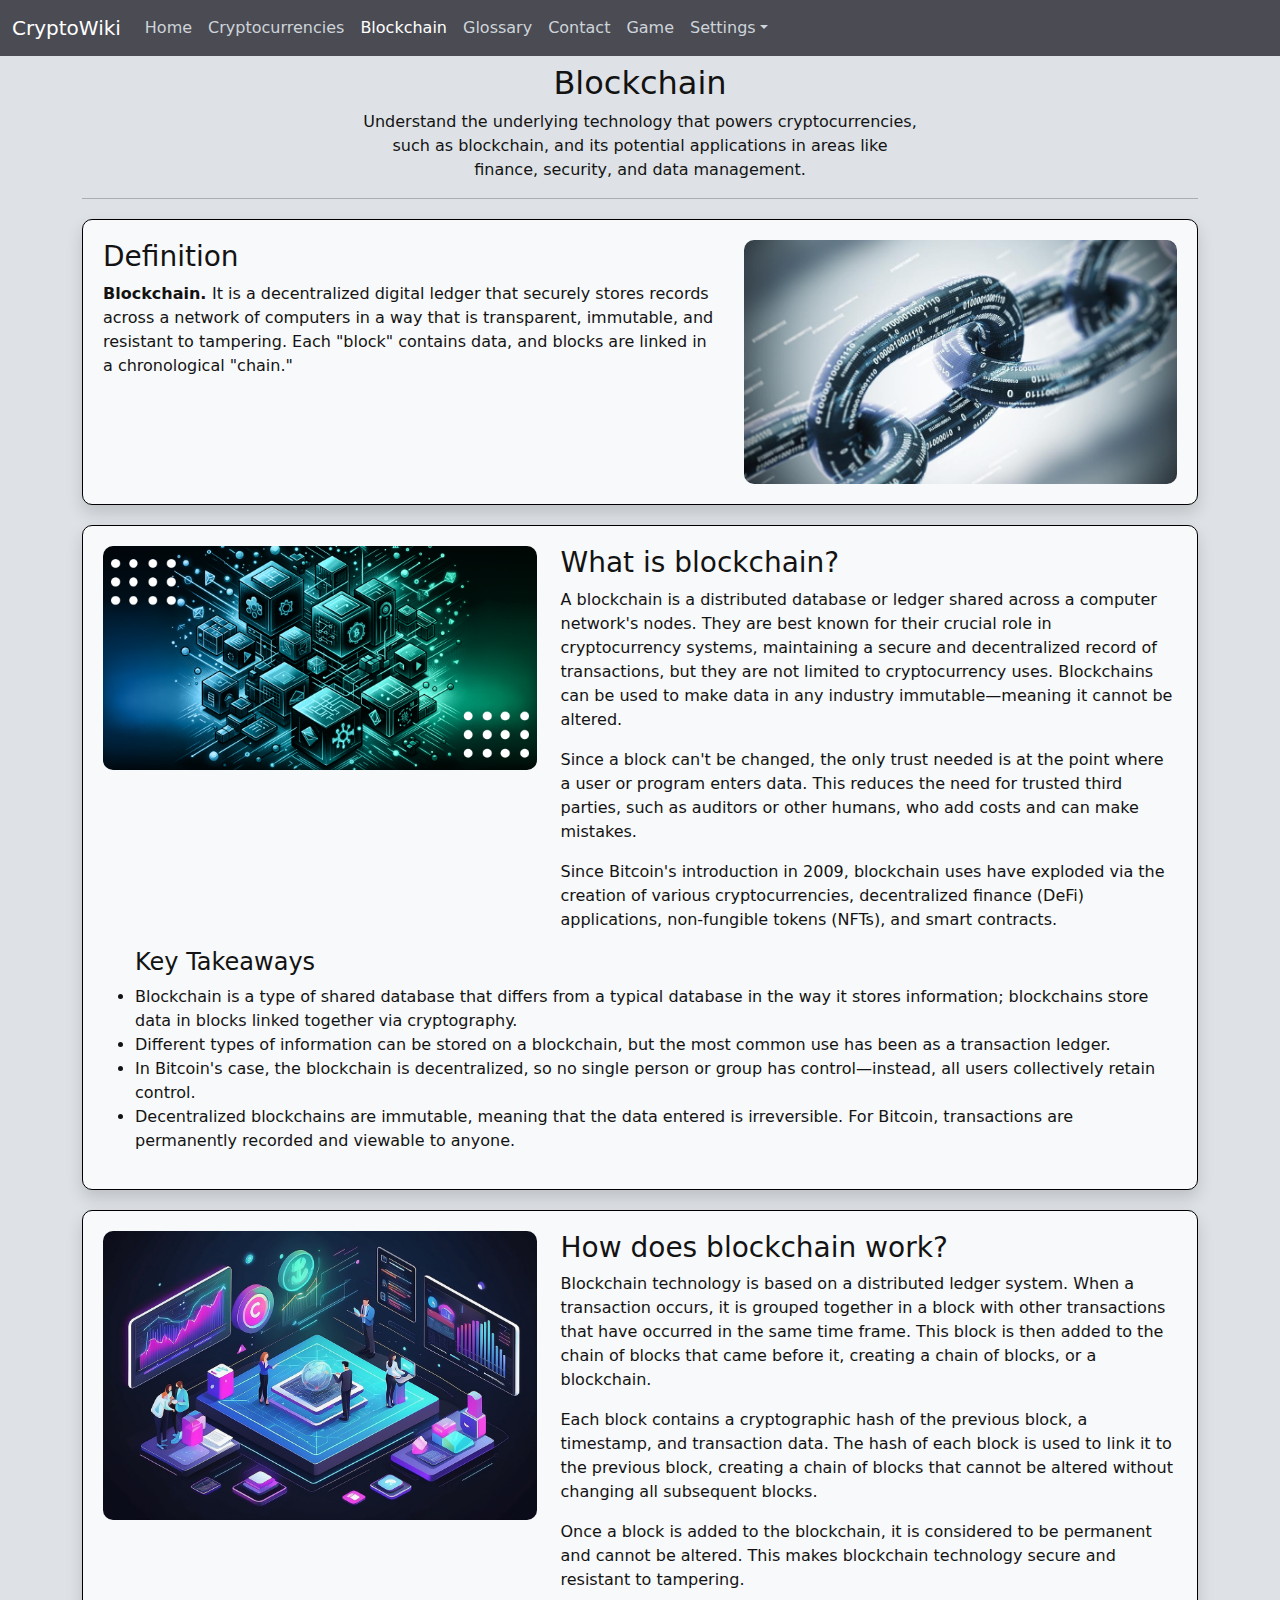
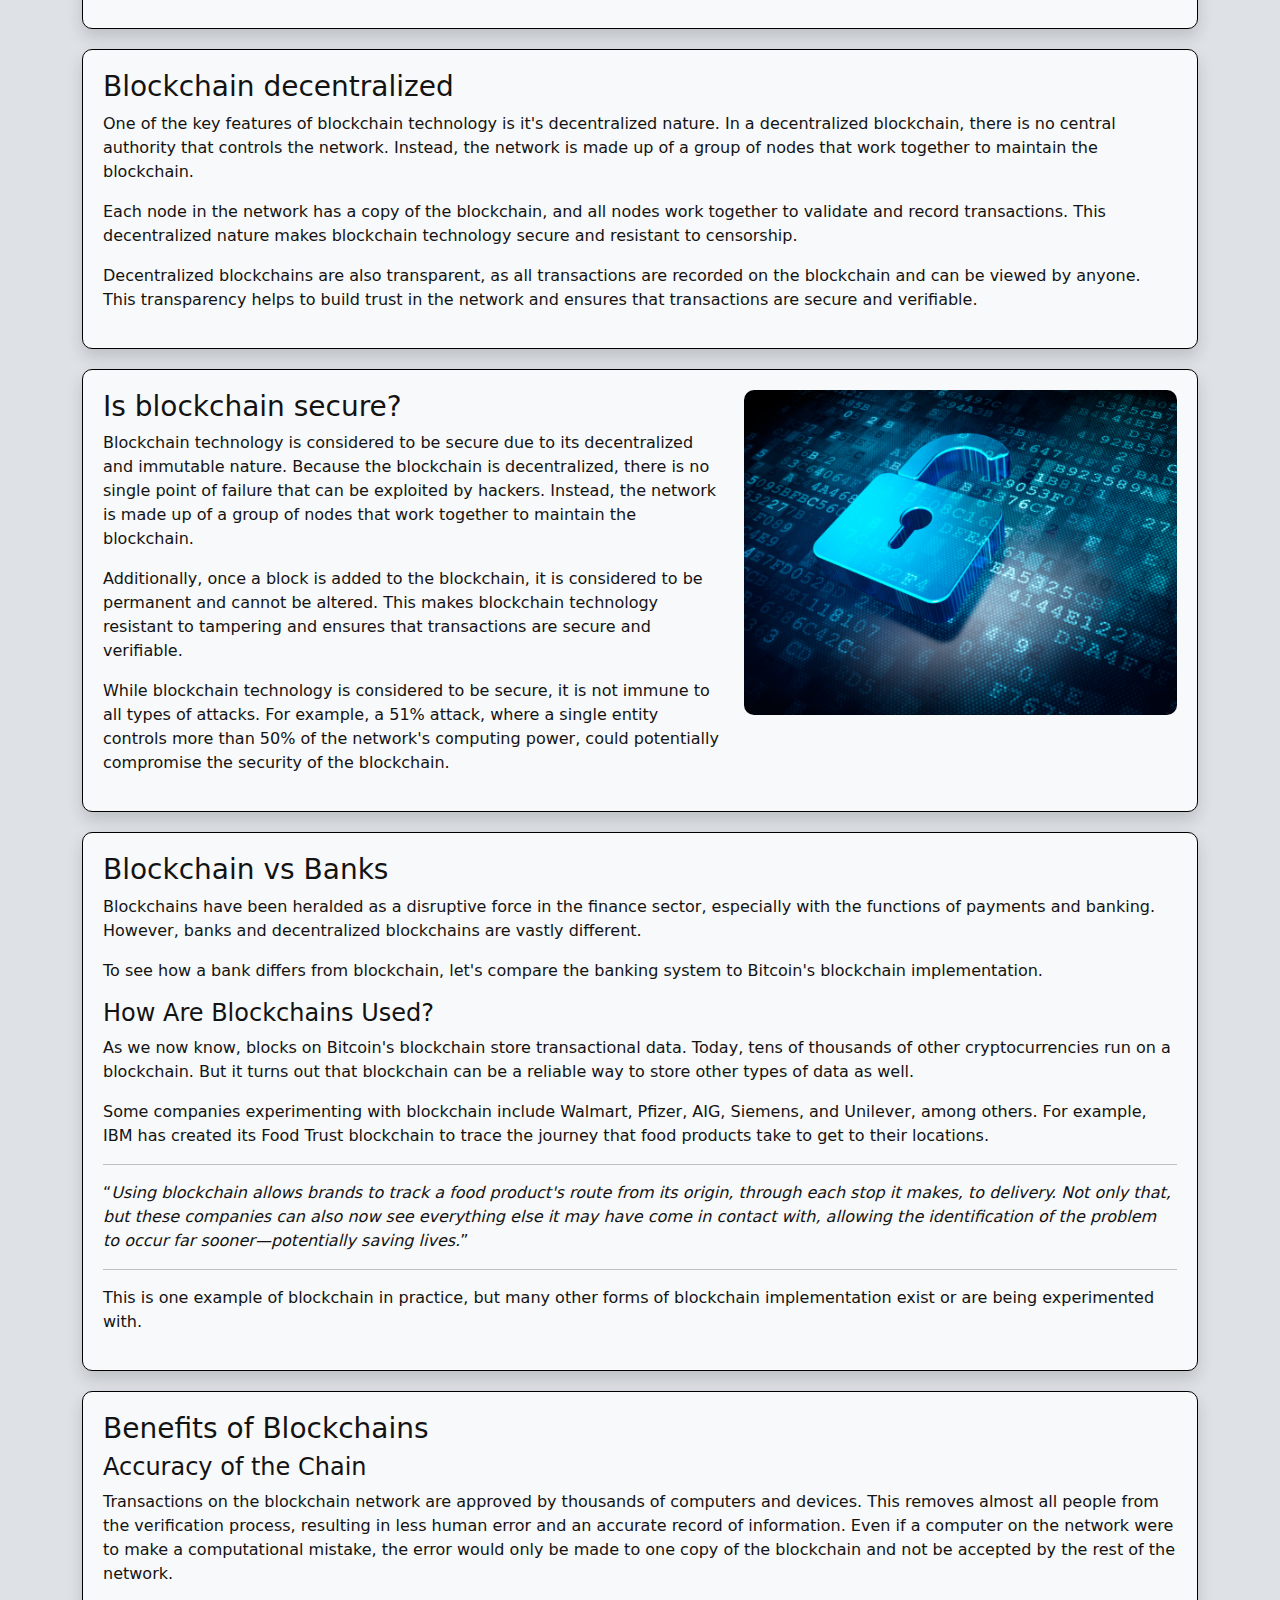
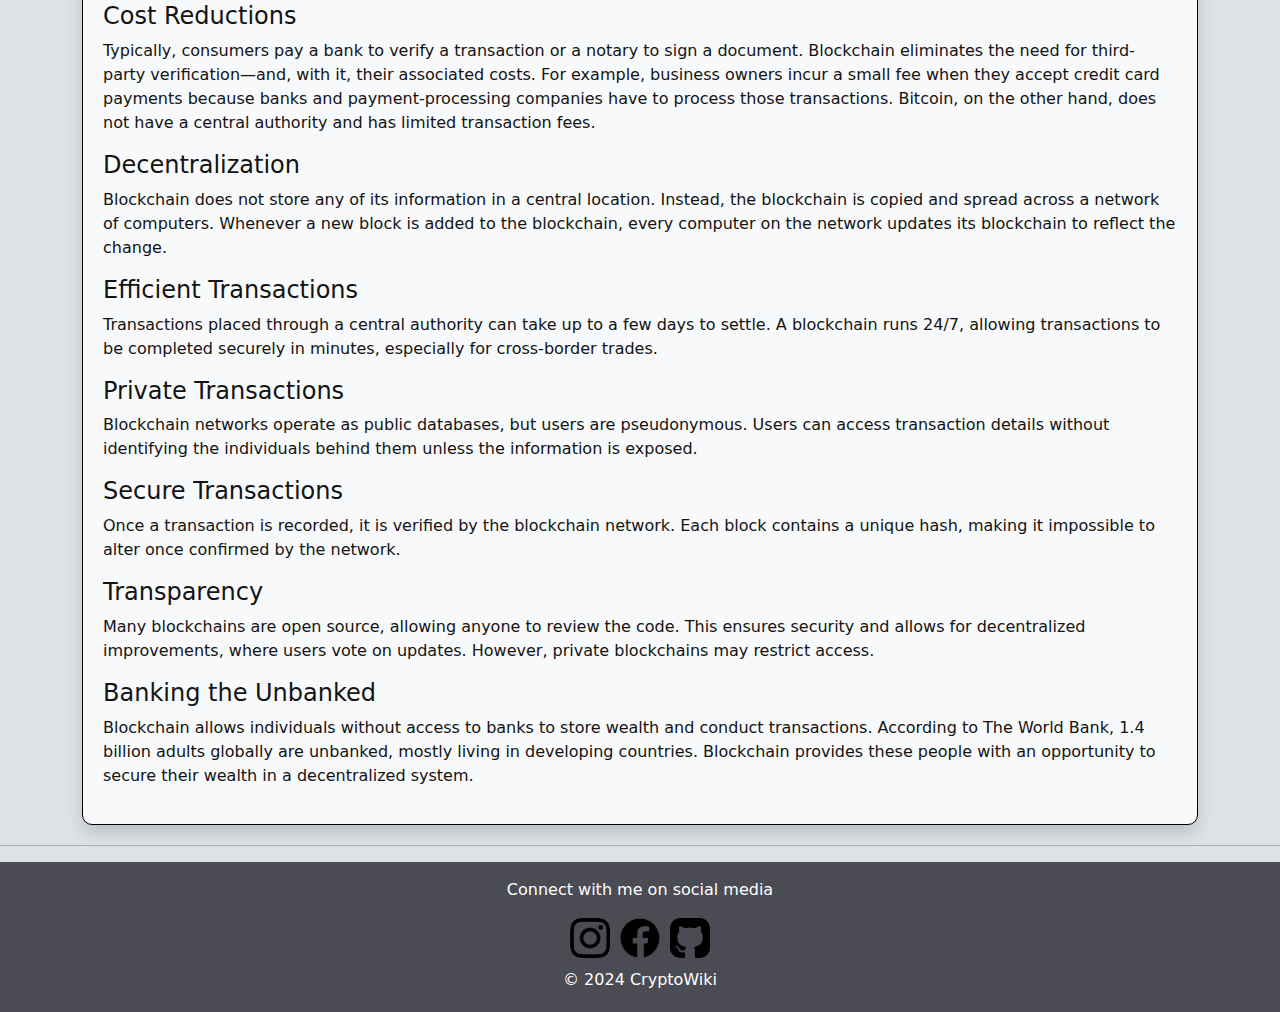
==== commit 3c017fac: "Remove outdated scripts and styles; add new custom CSS" ====
--- a/blockchain.html
+++ b/blockchain.html
@@ -4,11 +4,12 @@
     <title>CryptoWiki</title>
     <meta charset="utf-8">
     <meta name="viewport" content="width=device-width, initial-scale=1">
-    <link rel="stylesheet" type="text/css" href="style.css">
+    <link rel="stylesheet" type="text/css" href="style/style.css">
     <link href="https://cdn.jsdelivr.net/npm/bootstrap@5.3.3/dist/css/bootstrap.min.css" rel="stylesheet" integrity="sha384-QWTKZyjpPEjISv5WaRU9OFeRpok6YctnYmDr5pNlyT2bRjXh0JMhjY6hW+ALEwIH" crossorigin="anonymous">
+    <link rel="stylesheet" type="text/css" href="style/custom.css">
 </head>
-<body>
-    <nav class="navbar navbar-expand-lg navbar-dark bg-dark fixed-top">
+<body data-bs-theme="light">
+    <nav class="navbar navbar-expand-lg navbar-dark fixed-top">
         <div class="container-fluid">
             <a class="navbar-brand" href="index.html">CryptoWiki</a>
             <button class="navbar-toggler" type="button" data-bs-toggle="collapse" data-bs-target="#navbarSupportedContent" aria-controls="navbarSupportedContent" aria-expanded="false" aria-label="Toggle navigation">
@@ -21,18 +22,26 @@
                     <li class="nav-item"><a class="nav-link active" href="blockchain.html">Blockchain</a></li>
                     <li class="nav-item"><a class="nav-link" href="glossary.html">Glossary</a></li>
                     <li class="nav-item"><a class="nav-link" href="contact.html">Contact</a></li>
+                    <li class="nav-item"><a class="nav-link" href="game.html">Game</a></li>
                     <li class="nav-item dropdown"><a class="nav-link dropdown-toggle" role="button" data-bs-toggle="dropdown" aria-expanded="false">Settings</a>
                         <ul class="dropdown-menu">
-                            <li><a class="dropdown-item" href="#">Dark mode</a></li>
-                            <li><a class="dropdown-item" href="#">Light mode</a></li>
+                            <li><a class="dropdown-item" id="mode">Dark mode</a></li>
                             <li><hr class="dropdown-divider"></li>
-                            <li><a class="dropdown-item" href="#">Text size</a></li>
+                            <li>
+                                <label for="text-size-percentage" class="dropdown-item disabled">Header Size (%):</label>
+                                <input type="number" id="text-size-percentage" class="form-control" placeholder="Enter size (%)" min="50" max="200" value="100">
+                            </li>
+                            <li>
+                                <label for="text-color" class="dropdown-item disabled">Header Color:</label>
+                                <input type="color" id="text-color" class="form-control form-control-color" value="#000000">
+                            </li>
                         </ul>
                     </li>
                 </ul>
             </div>
         </div>
     </nav>
+
     
     <main class="container">
         <header class="content text-center mt-5 pt-3 w-50 mx-auto">
@@ -47,14 +56,14 @@
                     <p><span>Blockchain. </span>It is a decentralized digital ledger that securely stores records across a network of computers in a way that is transparent, immutable, and resistant to tampering. Each "block" contains data, and blocks are linked in a chronological "chain."</p>
                 </div>
                 <div class="col-14 col-md-5">
-                    <img class="pic" src="./Pic/blockchain/block-definition.jpg" alt="blockchain-definition">
+                    <img class="image-wrapper" src="./Pic/blockchain/block-definition.jpg" alt="blockchain-definition">
                 </div> 
             </div>
         </section>
         <section class="main-section large shadow">
             <div class="row">
                 <div class="col-14 col-md-5">
-                    <img class="pic" src="./Pic/blockchain/What-is-it.png" alt="What is blockchain">
+                    <img src="./Pic/blockchain/What-is-it.png" alt="What is blockchain">
                 </div>
                 <div class="col-14 col-md-7">
                     <h3>What is blockchain?</h3>
@@ -74,7 +83,7 @@
         <section class="main-section large shadow">
             <div class="row">
                 <div class="col-14 col-md-5">
-                    <img class="pic" src="./Pic/blockchain/how-it-Works.jpg" alt="How_it_works">
+                    <img src="./Pic/blockchain/how-it-Works.jpg" alt="How_it_works">
                 </div>
                 <div class="col-14 col-md-7">
                     <h3>How does blockchain work?</h3>
@@ -99,7 +108,7 @@
                     <p>While blockchain technology is considered to be secure, it is not immune to all types of attacks. For example, a 51% attack, where a single entity controls more than 50% of the network's computing power, could potentially compromise the security of the blockchain.</p>
                 </div>
                 <div class="col-14 col-md-5">
-                    <img class="pic" src="./Pic/blockchain/cybersecurity.webp" alt="blockchain-security">
+                    <img src="./Pic/blockchain/cybersecurity.webp" alt="blockchain-security">
                 </div>
             </div>
         </section>
@@ -155,7 +164,7 @@
         <p>&copy; 2024 CryptoWiki</p>
     </footer>
 
-    <script src="scripts.js"></script>
+    <script src="scripts/scripts.js"></script>
     <script src="https://cdn.jsdelivr.net/npm/bootstrap@5.3.3/dist/js/bootstrap.bundle.min.js" integrity="sha384-YvpcrYf0tY3lHB60NNkmXc5s9fDVZLESaAA55NDzOxhy9GkcIdslK1eN7N6jIeHz" crossorigin="anonymous"></script>
 </body>
 </html> --- a/style/style.css
+++ b/style/style.css
@@ -0,0 +1,209 @@
+.social-media-icons {
+    justify-content: center;
+    display: flex;
+    gap: 10px;
+}
+
+.social-media-icons img {
+    width: 40px;
+    height: 40px;
+    margin-bottom: 10px;
+}
+
+.social-media-icons img:hover {
+    transform: scale(1.1);
+    transition: transform 0.3s;
+}
+
+.card img {
+    width: 100%;
+    height: 200px;
+    object-fit: cover;
+}
+
+.card:hover {
+    transform: translateY(-10px);
+    transition: transform 0.3s;
+}
+
+.main-section {
+    padding: 20px;
+    margin: 20px auto;
+    border-radius: 10px;
+}
+
+span {
+    font-weight: bold;
+}
+p {
+    margin-bottom: 10px;
+}
+
+.key-takeaways ul {
+    list-style-type: disc;
+}
+
+.coin-card {
+    text-align: center;
+    padding: 7px;
+    border-radius: 8px;
+    box-shadow: 0 1px 4px rgba(0, 0, 0, 0.1);
+    transition: transform 0.2s ease-in-out;
+    width: 150px;
+    cursor: pointer;
+}
+
+.coin-card:hover {
+    transform: scale(1.05);
+}
+
+.coin-card:hover img {
+    animation: cardAnimation 0.6s ease-in-out forwards;
+}
+
+img {
+    width: 100%;
+    height: auto;
+    border-radius: 10px;
+}
+
+#navbar-container {
+    position: fixed;
+    height: 160px;
+    width: 100px;
+    background: grey;
+    border: 2px solid black;
+}
+#page {
+    margin: 20px 50px;
+    background-color: yellow;
+    padding: 10px;
+    color: black;
+    border: 2px solid black;
+}
+
+#header {
+    border: 2px solid black;
+    background-color: grey;
+    padding: 20px 40px;
+    margin: 20px 0;
+    max-width: fit-content;
+    margin-inline: auto;
+    text-align: center;
+    width: 40%;
+    justify-content: center;
+}
+
+#card-container {
+    display: flex;
+    flex-wrap: wrap;
+    justify-content: center;
+    background: darkgrey;
+    gap: 50px;
+    margin-top: 20px;
+    border: 2px solid black;
+}
+#card {
+    background: grey;
+    margin: 10px;
+    border: 2px solid black;
+    padding: 5px;
+}
+
+#footer {
+    background-color: white;
+    padding: 10px;
+    margin-top: 10px;
+    color: black;
+    border: 2px solid black;
+}
+#main {
+    border: solid 2px black;
+}
+#main, #footer {
+    padding-left: 100px;
+}
+
+@keyframes cardAnimation {
+    0% {
+        transform: translateY(7px);
+        opacity: 0.5;
+    }
+    50% {
+        transform: translateY(-7px);
+        opacity: 1;
+    }
+    100% {
+        transform: translateY(0);
+        opacity: 1;
+    }
+}
+
+.score {
+    margin-top: 10px;
+    font-size: 1.5rem;
+    font-weight: bold;
+}
+.h {
+    color: #33750d;
+}
+.b {
+    color: #d1a000;
+}
+.board {
+    max-width: 300px;
+    margin: 0 auto;
+}
+
+.cell {
+    height: 100px;
+    display: flex;
+    justify-content: center;
+    align-items: center;
+    font-size: 3rem;
+    font-weight: bold;
+    cursor: pointer;
+    transition: 0.2s ease-in-out;
+}
+.cell:hover {
+    background-color: #dee2e6;
+}
+
+.cell.taken {
+    cursor: not-allowed;
+}
+.cell.winner {
+    background-color: #4caf50 !important;
+    color: #023d06;
+    gap: 10px;
+}
+
+.score {
+    font-size: 1.2rem;
+    font-weight: bold;
+}
+
+#status {
+    font-size: 1.3rem;
+    font-weight: bold;
+}
+
+.thinking::after {
+    content: " .";
+    animation: dots 1s steps(3, end) infinite;
+}
+
+@keyframes dots {
+    0% {
+        content: " .";
+    }
+    33% {
+        content: " ..";
+    }
+    66% {
+        content: " ...";
+    }
+    100% {
+        content: " .";
+    }
+}--- a/style/custom.css
+++ b/style/custom.css
@@ -0,0 +1,107 @@
+[data-bs-theme="light"] {
+    color-scheme: light;
+    --bs-body-color: #131313;
+    --bs-body-bg: var(--bs-gray-300);
+
+    .navbar, footer {
+        background-color: #4a4b53;
+    }
+    .dropdown-menu.show {
+        --bs-dropdown-bg: var(--bs-gray-100);
+    }
+    a.dropdown-item:hover {
+        background: var(--bs-gray-300);
+    }
+    .nav-link {
+        color: var(--bs-gray-400);
+    }
+    .nav-link:hover {
+        background: #272727;
+        border-radius: 5px;
+    }
+
+    footer {
+        color: white;
+    }
+
+    .main-section {
+        background-color: var(--bs-gray-100);
+        border: 1px solid black;
+    }
+    .coin-card {
+        background: #fafafa;
+    }
+    .card {
+        --bs-card-bg: var(--bs-gray-100);
+        border: 1px solid black;
+    }
+
+    .form-control {
+        background-color: var(--bs-gray-200);
+    }
+
+    .cell {
+        background-color: #cacaca;
+        border: 2px solid #333;
+    }
+    .cell:hover {
+        background-color: #f0f0f0;
+    }
+    .cell.taken {
+        background-color: #ececec;
+    }
+}
+
+[data-bs-theme="dark"] {
+    color-scheme: dark;
+    --bs-body-color: #f8f9fa;
+    --bs-body-bg: #121212;
+
+    .navbar, footer {
+        background-color: #0c0c0f;
+    }
+    .dropdown-menu.show {
+        --bs-dropdown-bg: #2c2c2e;
+    }
+    a.dropdown-item:hover {
+        background: #3c3c3e;
+    }
+    .nav-link {
+        color: #a0a0a0;
+    }
+    .nav-link:hover {
+        background: #3c3c3e;
+        border-radius: 5px;
+    }
+
+    footer {
+        color: #e0e0e0;
+    }
+
+    .main-section {
+        background-color: #1e1e1f;
+        border: 1px solid #2e2e2e;
+    }
+    .coin-card {
+        background: #2a2a2b;
+    }
+    .card {
+        --bs-card-bg: #2c2c2e;
+        border: 1px solid #2e2e2e;
+    }
+
+    .form-control {
+        background-color: #2a2a2b;
+    }
+    
+    .cell {
+        background-color: #000;
+        border: 2px solid #333;
+    }
+    .cell:hover {
+        background-color: #222;
+    }
+    .cell.taken {
+        background-color: #111;
+    }
+}
